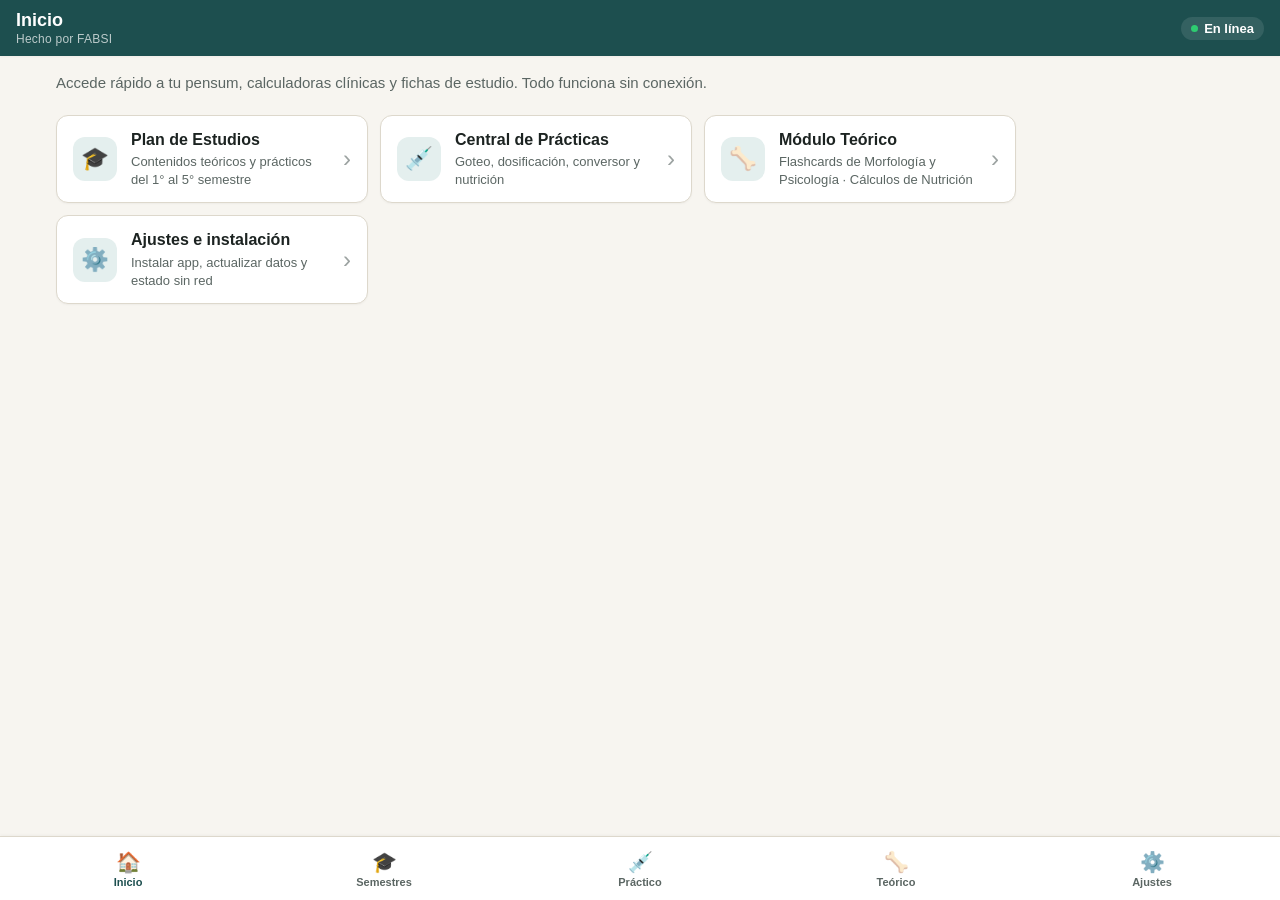
==== index.html @ cbc3ad1c "Update index.html" ====
<!DOCTYPE html>
<html lang="es">
<head>
  <meta charset="UTF-8">
  <meta name="viewport" content="width=device-width, initial-scale=1, maximum-scale=1, viewport-fit=cover">
  <meta name="theme-color" content="#1D4F4F">
  <meta name="description" content="FABSI — Calculadoras clínicas y fichas de estudio offline para TSU en Enfermería (Plan 2010 UNEFA).">
  <title>Enfermería UNEFA — FABSI</title>

  <link rel="manifest" href="manifest.json">
  <link rel="icon" href="assets/icons/icon-192.png">
  <link rel="apple-touch-icon" href="assets/icons/icon-192.png">
  <link rel="stylesheet" href="styles.css">
</head>
<body>

  <!-- ==================== HEADER FIJO ==================== -->
  <header class="app-header">
    <div class="app-header__titulos">
      <h1 class="app-header__title" id="vista-titulo">Inicio</h1>
      <span class="app-header__autor">Hecho por FABSI</span>
    </div>
    <span
      class="app-header__badge"
      id="estado-conexion"
      aria-live="polite"
      title="Estado de conexión"
    >Sin conexión</span>
  </header>

  <!-- ==================== CONTENEDOR PRINCIPAL ==================== -->
  <main class="app-main" id="app">

    <!-- ---------- VISTA: INICIO ---------- -->
    <section class="vista" id="vista-inicio" data-vista>
      <p class="vista__intro">
        Accede rápido a tu pensum, calculadoras clínicas y fichas de estudio. Todo funciona sin conexión.
      </p>

      <div class="card-grid">
        <a class="card" href="#" data-ir-a="semestres" data-abrir-semestre="1">
          <span class="card__icono" aria-hidden="true">🎓</span>
          <span class="card__texto">
            <strong>Plan de Estudios</strong>
            <small>Contenidos teóricos y prácticos del 1° al 5° semestre</small>
          </span>
        </a>

        <a class="card" href="#" data-ir-a="practico">
          <span class="card__icono" aria-hidden="true">💉</span>
          <span class="card__texto">
            <strong>Central de Prácticas</strong>
            <small>Goteo, dosificación, conversor y nutrición</small>
          </span>
        </a>

        <a class="card" href="#" data-ir-a="teorico">
          <span class="card__icono" aria-hidden="true">🦴</span>
          <span class="card__texto">
            <strong>Módulo Teórico</strong>
            <small>Flashcards de Morfología y Psicología · Cálculos de Nutrición</small>
          </span>
        </a>

        <a class="card" href="#" data-ir-a="ajustes">
          <span class="card__icono" aria-hidden="true">⚙️</span>
          <span class="card__texto">
            <strong>Ajustes e instalación</strong>
            <small>Instalar app, actualizar datos y estado sin red</small>
          </span>
        </a>
      </div>
    </section>

    <!-- ---------- VISTA: SEMESTRES ---------- -->
    <section class="vista" id="vista-semestres" data-vista hidden>
      <nav class="semester-tabs" aria-label="Semestres del Pensum">
        <button type="button" class="tab-btn" data-semestre="1" aria-selected="true">1° Sem.</button>
        <button type="button" class="tab-btn" data-semestre="2" aria-selected="false">2° Sem.</button>
        <button type="button" class="tab-btn" data-semestre="3" aria-selected="false">3° Sem.</button>
        <button type="button" class="tab-btn" data-semestre="4" aria-selected="false">4° Sem.</button>
        <button type="button" class="tab-btn" data-semestre="5" aria-selected="false">5° Sem.</button>
      </nav>

      <div id="contenedor-semestre">
        <h2 class="tool-card__titulo" id="semestre-titulo">1.er Semestre</h2>
        <p class="vista__intro" id="semestre-desc">
          Bases biológicas, morfología y fundamentos de enfermería.
        </p>
        <div class="card-grid" id="semestre-contenido-grid">
          <!-- Inyectado dinámicamente por app.js -->
        </div>
      </div>
    </section>

    <!-- ---------- VISTA: MÓDULO PRÁCTICO GLOBAL ---------- -->
    <section class="vista" id="vista-practico" data-vista hidden>
      <p class="vista__intro">
        Herramientas de cálculo clínico transversal. Cada resultado incluye el desglose del procedimiento.
      </p>

      <div class="campo">
        <span class="campo__label" id="label-subnav-practico">Herramienta</span>
        <div class="segmented" role="tablist" aria-labelledby="label-subnav-practico">
          <button type="button" class="segmented__opcion" data-subvista="goteo" aria-pressed="true">Goteo</button>
          <button type="button" class="segmented__opcion" data-subvista="conversor" aria-pressed="false">Conversor</button>
          <button type="button" class="segmented__opcion" data-subvista="dosis" aria-pressed="false">Dosis</button>
        </div>
      </div>

      <!-- Calculadora de Goteo -->
      <div class="tool-card" data-subvista-contenido="goteo">
        <h2 class="tool-card__titulo">Calculadora de goteo</h2>
        <div class="campo">
          <span class="campo__label" id="label-tipo-equipo">Tipo de equipo</span>
          <div class="segmented" role="radiogroup" aria-labelledby="label-tipo-equipo">
            <button type="button" class="segmented__opcion" data-tipo-equipo="macro" aria-pressed="true">Macrogotero</button>
            <button type="button" class="segmented__opcion" data-tipo-equipo="micro" aria-pressed="false">Microgotero</button>
          </div>
        </div>
        <div class="campo" id="campo-factor-macro">
          <label class="campo__label" for="select-factor-macro">Factor del equipo</label>
          <select class="campo__select" id="select-factor-macro">
            <option value="10">10 gtt/ml</option>
            <option value="15">15 gtt/ml</option>
            <option value="20" selected>20 gtt/ml</option>
          </select>
        </div>
        <p class="campo__nota" id="nota-factor-micro" hidden>
          El microgotero siempre usa <strong>60 gtt/ml</strong>.
        </p>
        <div class="campo">
          <label class="campo__label" for="input-volumen">Volumen a infundir</label>
          <div class="campo__con-sufijo">
            <input class="campo__input" type="number" id="input-volumen" inputmode="decimal" min="0" step="0.1" placeholder="Ej. 500">
            <span class="campo__sufijo">ml</span>
          </div>
        </div>
        <div class="campo">
          <span class="campo__label" id="label-tiempo">Tiempo de infusión</span>
          <div class="campo__fila">
            <div class="campo__con-sufijo campo__con-sufijo--flex">
              <input class="campo__input" type="number" id="input-tiempo" inputmode="decimal" min="0" step="0.1" placeholder="Ej. 8">
              <span class="campo__sufijo" id="sufijo-tiempo">h</span>
            </div>
            <div class="segmented segmented--compacto" role="radiogroup" aria-labelledby="label-tiempo">
              <button type="button" class="segmented__opcion" data-unidad-tiempo="horas" aria-pressed="true">Horas</button>
              <button type="button" class="segmented__opcion" data-unidad-tiempo="minutos" aria-pressed="false">Minutos</button>
            </div>
          </div>
        </div>
        <div class="acciones-calculadora">
          <button class="boton-primario" id="btn-calcular-goteo" type="button">Calcular</button>
          <button class="boton-secundario" id="btn-limpiar-goteo" type="button">Limpiar</button>
        </div>
        <p class="campo__error" id="error-goteo" hidden></p>
        <div class="resultado" id="resultado-goteo" hidden>
          <p class="resultado__cifra"><span id="resultado-valor">0</span> <small>gotas/min</small></p>
          <div class="resultado__desglose" id="desglose-goteo"></div>
        </div>
      </div>

      <!-- Conversor de Unidades -->
      <div class="tool-card" data-subvista-contenido="conversor" hidden>
        <h2 class="tool-card__titulo">Conversor de unidades</h2>
        <div class="campo">
          <span class="campo__label" id="label-categoria-conversor">Tipo de unidad</span>
          <div class="segmented" role="radiogroup" aria-labelledby="label-categoria-conversor">
            <button type="button" class="segmented__opcion" data-categoria-conversor="masa" aria-pressed="true">Masa</button>
            <button type="button" class="segmented__opcion" data-categoria-conversor="volumen" aria-pressed="false">Volumen</button>
          </div>
        </div>
        <div class="campo">
          <label class="campo__label" for="input-valor-conversor">Valor a convertir</label>
          <input class="campo__input" type="number" id="input-valor-conversor" inputmode="decimal" step="any" placeholder="Ej. 500">
        </div>
        <div class="campo campo__fila">
          <div class="campo__col">
            <label class="campo__label" for="select-unidad-desde">De</label>
            <select class="campo__select" id="select-unidad-desde"></select>
          </div>
          <div class="campo__col">
            <label class="campo__label" for="select-unidad-hasta">A</label>
            <select class="campo__select" id="select-unidad-hasta"></select>
          </div>
        </div>
        <div class="acciones-calculadora">
          <button class="boton-primario" id="btn-convertir" type="button">Convertir</button>
          <button class="boton-secundario" id="btn-limpiar-conversor" type="button">Limpiar</button>
        </div>
        <p class="campo__error" id="error-conversor" hidden></p>
        <div class="resultado" id="resultado-conversor" hidden>
          <p class="resultado__cifra"><span id="resultado-conversor-valor">0</span> <small id="resultado-conversor-unidad"></small></p>
          <div class="resultado__desglose" id="desglose-conversor"></div>
        </div>
      </div>

      <!-- Regla de Tres / Dosificación -->
      <div class="tool-card" data-subvista-contenido="dosis" hidden>
        <h2 class="tool-card__titulo">Regla de tres para dosificación</h2>
        <div class="campo">
          <span class="campo__label" id="label-tipo-dosificacion">Presentación</span>
          <div class="segmented" role="radiogroup" aria-labelledby="label-tipo-dosificacion">
            <button type="button" class="segmented__opcion" data-tipo-dosificacion="ampolla" aria-pressed="true">Ampolla</button>
            <button type="button" class="segmented__opcion" data-tipo-dosificacion="tableta" aria-pressed="false">Tableta</button>
          </div>
        </div>
        <div class="campo">
          <label class="campo__label" for="input-dosis-indicada">Dosis indicada</label>
          <div class="campo__con-sufijo">
            <input class="campo__input" type="number" id="input-dosis-indicada" inputmode="decimal" min="0" step="any" placeholder="Ej. 250">
            <span class="campo__sufijo">mg</span>
          </div>
        </div>
        <div id="bloque-ampolla">
          <div class="campo campo__fila">
            <div class="campo__col">
              <label class="campo__label" for="input-dosis-disponible-amp">Dosis disponible</label>
              <div class="campo__con-sufijo">
                <input class="campo__input" type="number" id="input-dosis-disponible-amp" inputmode="decimal" min="0" step="any">
                <span class="campo__sufijo">mg</span>
              </div>
            </div>
            <div class="campo__col">
              <label class="campo__label" for="input-volumen-disponible-amp">Volumen frasco</label>
              <div class="campo__con-sufijo">
                <input class="campo__input" type="number" id="input-volumen-disponible-amp" inputmode="decimal" min="0" step="any">
                <span class="campo__sufijo">ml</span>
              </div>
            </div>
          </div>
        </div>
        <div id="bloque-tableta" hidden>
          <div class="campo">
            <label class="campo__label" for="input-dosis-disponible-tab">Dosis por tableta</label>
            <div class="campo__con-sufijo">
              <input class="campo__input" type="number" id="input-dosis-disponible-tab" inputmode="decimal" min="0" step="any">
              <span class="campo__sufijo">mg</span>
            </div>
          </div>
        </div>
        <div class="acciones-calculadora">
          <button class="boton-primario" id="btn-calcular-dosis" type="button">Calcular</button>
          <button class="boton-secundario" id="btn-limpiar-dosis" type="button">Limpiar</button>
        </div>
        <p class="campo__error" id="error-dosis" hidden></p>
        <div class="resultado" id="resultado-dosis" hidden>
          <p class="resultado__cifra"><span id="resultado-dosis-valor">0</span> <small id="resultado-dosis-unidad"></small></p>
          <div class="resultado__desglose" id="desglose-dosis"></div>
        </div>
      </div>
    </section>

    <!-- ---------- VISTA: TEÓRICO (Flashcards + Nutrición) ---------- -->
    <section class="vista" id="vista-teorico" data-vista hidden>
      <p class="vista__intro">
        Repasa Morfología y Psicología, y resuelve cálculos de Nutrición y Dietética.
      </p>

      <div class="campo">
        <span class="campo__label" id="label-subnav-teorico">Herramienta</span>
        <div class="segmented" role="tablist" aria-labelledby="label-subnav-teorico">
          <button type="button" class="segmented__opcion" data-subvista="flashcards-morfologia" aria-pressed="true">Morfología</button>
          <button type="button" class="segmented__opcion" data-subvista="flashcards-psicologia" aria-pressed="false">Psicología</button>
          <button type="button" class="segmented__opcion" data-subvista="nutricion" aria-pressed="false">Nutrición</button>
        </div>
      </div>

      <!-- Flashcards Morfología -->
      <div class="tool-card" data-subvista-contenido="flashcards-morfologia">
        <h2 class="tool-card__titulo">Flashcards de Morfología</h2>
        <p class="flashcard__progreso" id="flashcard-morfo-progreso">Ficha 1 de 18</p>
        <button class="flashcard" id="flashcard-morfo" type="button" aria-live="polite">
          <span class="flashcard__etiqueta" id="flashcard-morfo-etiqueta">Pregunta</span>
          <span class="flashcard__texto" id="flashcard-morfo-texto"></span>
          <span class="flashcard__pista" id="flashcard-morfo-pista">Toca para ver la respuesta</span>
        </button>
        <div class="flashcard__controles">
          <button class="boton-secundario" id="btn-flashcard-morfo-anterior" type="button">← Anterior</button>
          <button class="boton-secundario" id="btn-flashcard-morfo-siguiente" type="button">Siguiente →</button>
        </div>
      </div>

      <!-- Flashcards Psicología -->
      <div class="tool-card" data-subvista-contenido="flashcards-psicologia" hidden>
        <h2 class="tool-card__titulo">Psicología General y Social</h2>
        <p class="flashcard__progreso" id="flashcard-psi-progreso">Ficha 1 de 16</p>
        <button class="flashcard" id="flashcard-psi" type="button" aria-live="polite">
          <span class="flashcard__etiqueta" id="flashcard-psi-etiqueta">Pregunta</span>
          <span class="flashcard__texto" id="flashcard-psi-texto"></span>
          <span class="flashcard__pista" id="flashcard-psi-pista">Toca para ver la respuesta</span>
        </button>
        <div class="flashcard__controles">
          <button class="boton-secundario" id="btn-flashcard-psi-anterior" type="button">← Anterior</button>
          <button class="boton-secundario" id="btn-flashcard-psi-siguiente" type="button">Siguiente →</button>
        </div>
      </div>

      <!-- Nutrición -->
      <div class="tool-card" data-subvista-contenido="nutricion" hidden>
        <h2 class="tool-card__titulo">Calculadoras de Nutrición</h2>
        <div class="campo">
          <span class="campo__label" id="label-grupo-nutri">Grupo de edad</span>
          <div class="segmented" role="radiogroup" aria-labelledby="label-grupo-nutri">
            <button type="button" class="segmented__opcion" data-grupo-nutri="adulto" aria-pressed="true">Adulto (18+)</button>
            <button type="button" class="segmented__opcion" data-grupo-nutri="nino" aria-pressed="false">Niño</button>
          </div>
        </div>
        <div class="campo">
          <label class="campo__label" for="input-peso-nutri">Peso</label>
          <div class="campo__con-sufijo">
            <input class="campo__input" type="number" id="input-peso-nutri" inputmode="decimal" min="0" step="any">
            <span class="campo__sufijo">kg</span>
          </div>
        </div>
        <div class="campo" id="campo-estatura-nutri">
          <label class="campo__label" for="input-estatura-nutri">Estatura</label>
          <div class="campo__con-sufijo">
            <input class="campo__input" type="number" id="input-estatura-nutri" inputmode="decimal" min="0" step="any">
            <span class="campo__sufijo">cm</span>
          </div>
        </div>
        <p class="campo__nota" id="nota-nino-nutri" hidden>
          En niños se usa el método Holliday-Segar para el requerimiento hídrico. El IMC pediátrico requiere percentiles por edad y sexo, así que no se calcula aquí.
        </p>
        <div class="acciones-calculadora">
          <button class="boton-primario" id="btn-calcular-nutri" type="button">Calcular</button>
          <button class="boton-secundario" id="btn-limpiar-nutri" type="button">Limpiar</button>
        </div>
        <p class="campo__error" id="error-nutri" hidden></p>
        <div class="resultado" id="resultado-imc" hidden>
          <p class="resultado__cifra"><span id="resultado-imc-valor">0</span> <small>IMC</small></p>
          <div class="resultado__desglose" id="desglose-imc"></div>
        </div>
        <div class="resultado" id="resultado-hidrico" hidden style="margin-top: 12px;">
          <p class="resultado__cifra"><span id="resultado-hidrico-valor">0</span> <small>ml/día</small></p>
          <div class="resultado__desglose" id="desglose-hidrico"></div>
        </div>
      </div>
    </section>
    <!-- ---------- 2-SEMESTRE ---------- -->
    <!-- ---------- VISTA: BIOQUÍMICA CLÍNICA ---------- -->
    <section class="vista" id="vista-bioquimica" data-vista hidden>
      <p class="vista__intro">
        Calculadoras y valores de referencia para Bioquímica Clínica.
      </p>

      <!-- Subnavegación interna controlada por subnav.js -->
      <div class="campo">
        <span class="campo__label" id="label-subnav-bioq">Herramienta</span>
        <div class="segmented" role="tablist" aria-labelledby="label-subnav-bioq">
          <button type="button" class="segmented__opcion" data-subvista="glucosa" aria-pressed="true">Glucosa</button>
          <button type="button" class="segmented__opcion" data-subvista="osmolaridad" aria-pressed="false">Osmolaridad</button>
        </div>
      </div>

      <!-- Módulo de Glucosa (Conectado con bioquimica.js) -->
      <div class="tool-card" data-subvista-contenido="glucosa">
        <h2 class="tool-card__titulo">Calculadora de Glucosa</h2>
        <div class="campo">
          <label class="campo__label" for="input-glucosa">Glicemia en ayunas</label>
          <div class="campo__con-sufijo">
            <input class="campo__input" type="number" id="input-glucosa" inputmode="decimal" min="0" step="any" placeholder="Ej. 110">
            <span class="campo__sufijo">mg/dl</span>
          </div>
        </div>
        <div class="acciones-calculadora">
          <button class="boton-primario" id="btn-calcular-glucosa" type="button">Calcular</button>
          <button class="boton-secundario" id="btn-limpiar-glucosa" type="button">Limpiar</button>
        </div>
        <p class="campo__error" id="error-glucosa" hidden></p>
        <div class="resultado" id="resultado-glucosa" hidden>
          <p class="resultado__cifra"><span id="resultado-glucosa-valor">0</span> <small>estado</small></p>
          <div class="resultado__desglose" id="desglose-glucosa"></div>
        </div>
      </div>

      <!-- Módulo de Osmolaridad (Conectado con bioquimica.js) -->
      <div class="tool-card" data-subvista-contenido="osmolaridad" hidden>
        <h2 class="tool-card__titulo">Calculadora de Osmolaridad Sérica</h2>
        <div class="campo">
          <label class="campo__label" for="input-sodio">Sodio sérico (Na)</label>
          <div class="campo__con-sufijo">
            <input class="campo__input" type="number" id="input-sodio" inputmode="decimal" min="0" step="any" placeholder="Ej. 140">
            <span class="campo__sufijo">mEq/L</span>
          </div>
        </div>
        <div class="campo">
          <label class="campo__label" for="input-glucosa-osm">Glucosa</label>
          <div class="campo__con-sufijo">
            <input class="campo__input" type="number" id="input-glucosa-osm" inputmode="decimal" min="0" step="any" placeholder="Ej. 100">
            <span class="campo__sufijo">mg/dl</span>
          </div>
        </div>
        <div class="campo">
          <label class="campo__label" for="input-bun">BUN (Nitrógeno ureico)</label>
          <div class="campo__con-sufijo">
            <input class="campo__input" type="number" id="input-bun" inputmode="decimal" min="0" step="any" placeholder="Ej. 15">
            <span class="campo__sufijo">mg/dl</span>
          </div>
        </div>
        <div class="acciones-calculadora">
          <button class="boton-primario" id="btn-calcular-osmolaridad" type="button">Calcular</button>
          <button class="boton-secundario" id="btn-limpiar-osmolaridad" type="button">Limpiar</button>
        </div>
        <p class="campo__error" id="error-osmolaridad" hidden></p>
        <div class="resultado" id="resultado-osmolaridad" hidden>
          <p class="resultado__cifra"><span id="resultado-osmolaridad-valor">0</span> <small>mOsm/L</small></p>
          <div class="resultado__desglose" id="desglose-osmolaridad"></div>
        </div>
      </div>
    </section>

    <!-- ---------- VISTA: AJUSTES ---------- -->
    <section class="vista" id="vista-ajustes" data-vista hidden>
      <div class="tool-card">
        <h2 class="tool-card__titulo">Instalar la app</h2>
        <p class="vista__intro" style="margin-bottom: 12px;">
          Añade FABSI a tu pantalla de inicio para acceder sin conexión.
        </p>
        <button class="boton-primario" id="btn-instalar-app" type="button" hidden>
          Instalar en este dispositivo
        </button>
      </div>

      <div class="tool-card">
        <h2 class="tool-card__titulo">Modo guardia</h2>
        <p class="vista__intro" style="margin-bottom: 12px;">
          Aumenta el tamaño del texto y el contraste para consultas rápidas bajo poca luz.
        </p>
        <label class="ajuste-toggle">
          <input type="checkbox" id="toggle-modo-guardia">
          <span class="ajuste-toggle__slider"></span>
          <span class="ajuste-toggle__label">Activar modo guardia</span>
        </label>
      </div>

      <div class="tool-card">
        <h2 class="tool-card__titulo">Actualizaciones</h2>
        <button class="boton-secundario" id="btn-buscar-actualizaciones" type="button">
          Buscar actualizaciones
        </button>
      </div>

      <div class="tool-card">
        <h2 class="tool-card__titulo">Acerca de</h2>
        <p class="ajustes__creditos">Hecho por FABSI · Plan 2010 UNEFA</p>
        <p class="vista__intro" style="margin-top: 8px; font-size: var(--fs-xs);">
          Uso educativo. No reemplaza el juicio clínico ni la indicación médica.
        </p>
      </div>
    </section>

  </main>

  <!-- ==================== NAVEGACIÓN INFERIOR ==================== -->
  <nav class="bottom-nav" aria-label="Navegación principal">
    <button class="bottom-nav__item" data-ir-a="inicio" aria-current="page">
      <span class="bottom-nav__icono" aria-hidden="true">🏠</span>
      <span class="bottom-nav__label">Inicio</span>
    </button>
    <button class="bottom-nav__item" data-ir-a="semestres">
      <span class="bottom-nav__icono" aria-hidden="true">🎓</span>
      <span class="bottom-nav__label">Semestres</span>
    </button>
    <button class="bottom-nav__item" data-ir-a="practico">
      <span class="bottom-nav__icono" aria-hidden="true">💉</span>
      <span class="bottom-nav__label">Práctico</span>
    </button>
    <button class="bottom-nav__item" data-ir-a="teorico">
      <span class="bottom-nav__icono" aria-hidden="true">🦴</span>
      <span class="bottom-nav__label">Teórico</span>
    </button>
    <button class="bottom-nav__item" data-ir-a="ajustes">
      <span class="bottom-nav__icono" aria-hidden="true">⚙️</span>
      <span class="bottom-nav__label">Ajustes</span>
    </button>
  </nav>

 <!-- SCRIPTS -->
  <script src="app.js"></script>
  <script src="js/subnav.js"></script>
  <!-- Scripts del 1.er semestre -->
  <script src="js/modules/goteo.js"></script>
  <script src="js/modules/conversor-unidades.js"></script>
  <script src="js/modules/dosificacion.js"></script>
  <script src="js/modules/flashcards-morfologia.js"></script>
  <script src="js/modules/flashcards-psicologia.js"></script>
  <script src="js/modules/calculadoras-nutricion.js"></script>
  <script src="js/ajustes.js"></script>
  
  <!-- Scripts del 2.do semestre (¡Asegúrate de agregarlos aquí!) -->
  <script src="js/modules/bioquimica.js"></script>
  <script src="js/modules/farmacologia.js"></script>
  <script src="js/modules/materno-infantil.js"></script>
  <script src="js/modules/anatomia.js"></script>
  <script src="js/modules/microbiologia.js"></script>
</body>
</html>
---- styles.css ----
/* ============================================================
   FABSI — styles.css
   Mobile-first · Responsive real · Modo guardia · a11y
   ============================================================ */

:root {
  --color-bg: #F7F5F0;
  --color-surface: #FFFFFF;
  --color-primary: #2A6F6F;
  --color-primary-dark: #1D4F4F;
  --color-primary-soft: #E4EFEE;
  --color-accent: #C0392B;
  --color-ink: #1C2321;
  --color-ink-muted: #5B6663;
  --color-line: #DDD8CC;

  --font-ui: -apple-system, BlinkMacSystemFont, "Segoe UI", Roboto, sans-serif;
  --font-mono: ui-monospace, "SF Mono", monospace;

  --fs-xs: 0.8125rem;
  --fs-sm: 0.9375rem;
  --fs-base: 1rem;
  --fs-lg: 1.125rem;

  --header-h: 56px;
  --nav-h: 64px;
  --radius: 12px;
  --touch-min: 48px;

  --shadow-sm: 0 1px 2px rgba(0, 0, 0, .04);
  --shadow-md: 0 2px 6px rgba(0, 0, 0, .08);
}

[data-modo="guardia"] {
  --fs-base: 1.125rem;
  --fs-sm: 1rem;
  --fs-xs: 0.875rem;
  --fs-lg: 1.25rem;
  --color-bg: #FFFFFF;
}

*, *::before, *::after { box-sizing: border-box; }
html, body { margin: 0; padding: 0; min-height: 100%; }

body {
  font-family: var(--font-ui);
  font-size: var(--fs-base);
  color: var(--color-ink);
  background: var(--color-bg);
  -webkit-tap-highlight-color: transparent;
  -webkit-font-smoothing: antialiased;
}

h1, h2, h3, p { margin: 0; }
button { font: inherit; color: inherit; background: none; border: none; cursor: pointer; }
a { color: inherit; text-decoration: none; }

:focus-visible {
  outline: 2px solid var(--color-primary);
  outline-offset: 2px;
  border-radius: 4px;
}
button:focus:not(:focus-visible),
a:focus:not(:focus-visible) { outline: none; }

@media (prefers-reduced-motion: reduce) {
  *, *::before, *::after {
    transition-duration: .01ms !important;
    animation-duration: .01ms !important;
    scroll-behavior: auto !important;
  }
}

/* ==================== HEADER ==================== */
.app-header {
  position: fixed;
  top: 0; left: 0; right: 0;
  height: var(--header-h);
  padding: 0 16px;
  display: flex;
  align-items: center;
  justify-content: space-between;
  gap: 12px;
  background: var(--color-primary-dark);
  color: #FFFFFF;
  z-index: 10;
  box-shadow: var(--shadow-sm);
}

.app-header__titulos { display: flex; flex-direction: column; gap: 1px; min-width: 0; }

.app-header__title {
  font-size: var(--fs-lg);
  font-weight: 700;
  line-height: 1.15;
  white-space: nowrap;
  overflow: hidden;
  text-overflow: ellipsis;
}

.app-header__autor {
  font-size: 0.75rem;
  color: rgba(255, 255, 255, .7);
  letter-spacing: .02em;
}

.app-header__badge {
  display: inline-flex;
  align-items: center;
  gap: 6px;
  padding: 4px 10px;
  font-size: var(--fs-xs);
  font-weight: 600;
  border-radius: 999px;
  background: rgba(255, 255, 255, .1);
  white-space: nowrap;
  flex-shrink: 0;
}
.app-header__badge::before {
  content: "";
  width: 7px;
  height: 7px;
  border-radius: 50%;
  background: #E67E22;
  transition: background .2s ease;
}
.app-header__badge--online::before { background: #2ECC71; }

/* ==================== MAIN ==================== */
.app-main {
  padding-top: calc(var(--header-h) + 16px);
  padding-bottom: calc(var(--nav-h) + 24px);
  padding-left: 16px;
  padding-right: 16px;
  min-height: 100%;
  max-width: 1200px;
  margin: 0 auto;
}

.vista__intro {
  font-size: var(--fs-sm);
  color: var(--color-ink-muted);
  line-height: 1.5;
  margin-bottom: 20px;
}

/* ==================== TARJETAS ==================== */
.card-grid {
  display: grid;
  gap: 12px;
  grid-template-columns: 1fr;
  align-content: start;
}

@media (min-width: 600px) {
  .card-grid {
    grid-template-columns: repeat(auto-fit, minmax(280px, 1fr));
  }
}

@media (min-width: 1024px) {
  .card-grid {
    grid-template-columns: repeat(auto-fit, minmax(300px, 1fr));
    max-width: 960px;
  }
}

.card {
  display: flex;
  align-items: center;
  gap: 14px;
  min-height: 72px;
  padding: 14px 16px;
  background: var(--color-surface);
  border: 1px solid var(--color-line);
  border-radius: var(--radius);
  transition: border-color .15s ease, transform .15s ease, box-shadow .15s ease;
  position: relative;
  box-shadow: var(--shadow-sm);
}
.card:hover { border-color: var(--color-primary); box-shadow: var(--shadow-md); }
.card:active { transform: scale(.985); }

.card__icono {
  font-size: 1.4rem;
  flex-shrink: 0;
  width: 44px;
  height: 44px;
  display: grid;
  place-items: center;
  background: var(--color-primary-soft);
  border-radius: 12px;
}

.card__texto {
  flex: 1;
  min-width: 0;
  display: flex;
  flex-direction: column;
  gap: 3px;
}

.card__texto strong {
  font-size: var(--fs-base);
  font-weight: 700;
  line-height: 1.3;
}

.card__texto small {
  font-size: var(--fs-xs);
  color: var(--color-ink-muted);
  line-height: 1.35;
  display: -webkit-box;
  -webkit-line-clamp: 2;
  -webkit-box-orient: vertical;
  overflow: hidden;
}

.card[data-ir-a]::after {
  content: "›";
  font-size: 1.5rem;
  color: var(--color-ink-muted);
  margin-left: 4px;
  opacity: .6;
  font-weight: 400;
  line-height: 1;
}

.card--deshabilitada { opacity: .55; cursor: default; }
.card--deshabilitada:hover { border-color: var(--color-line); box-shadow: var(--shadow-sm); }

/* ==================== PESTAÑAS SEMESTRES ==================== */
.semester-tabs {
  display: flex;
  gap: 4px;
  padding: 4px;
  margin-bottom: 20px;
  background: var(--color-primary-dark);
  border-radius: var(--radius);
  overflow-x: auto;
  scrollbar-width: none;
  scroll-snap-type: x mandatory;
  -webkit-overflow-scrolling: touch;
}
.semester-tabs::-webkit-scrollbar { display: none; }

.tab-btn {
  flex: 1 0 auto;
  min-width: 84px;
  padding: 10px 14px;
  font-size: var(--fs-sm);
  font-weight: 600;
  text-align: center;
  white-space: nowrap;
  color: rgba(255, 255, 255, .72);
  border-radius: 8px;
  scroll-snap-align: start;
  transition: background .15s ease, color .15s ease;
}
.tab-btn:hover { color: #fff; }
.tab-btn[aria-selected="true"] {
  color: #fff;
  background: var(--color-primary);
  box-shadow: 0 1px 3px rgba(0, 0, 0, .25);
}
.tab-btn:focus-visible {
  outline: 2px solid #fff;
  outline-offset: -2px;
}

@media (min-width: 768px) {
  .semester-tabs { max-width: 720px; margin-inline: auto; }
}

/* ==================== TOOL CARDS ==================== */
.tool-card {
  padding: 16px;
  margin-bottom: 16px;
  background: var(--color-surface);
  border: 1px solid var(--color-line);
  border-radius: var(--radius);
  max-width: 640px;
  box-shadow: var(--shadow-sm);
}
@media (min-width: 1024px) {
  .tool-card { margin-inline: auto; }
}

.tool-card__titulo {
  font-size: var(--fs-lg);
  font-weight: 700;
  margin-bottom: 16px;
  line-height: 1.3;
}

/* ==================== FORMULARIOS ==================== */
.campo { margin-bottom: 16px; }

.campo__label {
  display: block;
  font-size: var(--fs-sm);
  font-weight: 600;
  margin-bottom: 8px;
}

.campo__input,
.campo__select {
  width: 100%;
  min-height: var(--touch-min);
  padding: 0 12px;
  font-size: var(--fs-base);
  font-family: var(--font-mono);
  color: var(--color-ink);
  background: var(--color-bg);
  border: 1px solid var(--color-line);
  border-radius: var(--radius);
  transition: border-color .15s ease;
}
.campo__input:focus,
.campo__select:focus {
  border-color: var(--color-primary);
  outline: none;
}

.campo__con-sufijo {
  display: flex;
  align-items: stretch;
  border: 1px solid var(--color-line);
  border-radius: var(--radius);
  background: var(--color-bg);
  overflow: hidden;
}
.campo__con-sufijo .campo__input { border: none; flex: 1; min-width: 0; }
.campo__con-sufijo--flex { flex: 1; min-width: 0; }

.campo__sufijo {
  display: flex;
  align-items: center;
  padding: 0 12px;
  font-size: var(--fs-sm);
  font-weight: 600;
  color: var(--color-ink-muted);
  background: var(--color-primary-soft);
  flex-shrink: 0;
}

.campo__fila { display: flex; gap: 8px; align-items: stretch; }
.campo__col { flex: 1; min-width: 0; }

.campo__nota {
  font-size: var(--fs-xs);
  color: var(--color-ink-muted);
  background: var(--color-primary-soft);
  padding: 12px;
  border-radius: var(--radius);
  margin-bottom: 16px;
  line-height: 1.4;
}

.campo__error {
  font-size: var(--fs-sm);
  font-weight: 600;
  color: var(--color-accent);
  margin-bottom: 12px;
}

.segmented {
  display: flex;
  border: 1px solid var(--color-line);
  border-radius: var(--radius);
  overflow: hidden;
  background: var(--color-surface);
}
.segmented__opcion {
  flex: 1;
  min-height: var(--touch-min);
  padding: 0 8px;
  font-size: var(--fs-sm);
  font-weight: 600;
  color: var(--color-ink-muted);
  transition: background .15s ease, color .15s ease;
}
.segmented__opcion + .segmented__opcion {
  border-left: 1px solid var(--color-line);
}
.segmented__opcion[aria-pressed="true"] {
  color: #FFFFFF;
  background: var(--color-primary);
}
.segmented--compacto { width: 148px; flex-shrink: 0; }

@media (max-width: 360px) {
  .segmented--compacto { width: auto; flex-shrink: 1; }
  .campo__fila { flex-wrap: wrap; }
  .campo__col { flex-basis: 100%; }
}

/* ==================== BOTONES ==================== */
.boton-primario {
  width: 100%;
  min-height: var(--touch-min);
  font-size: var(--fs-base);
  font-weight: 700;
  color: #FFFFFF;
  background: var(--color-primary-dark);
  border-radius: var(--radius);
  margin-bottom: 12px;
  transition: background .15s ease, transform .1s ease;
}
.boton-primario:hover { background: var(--color-primary); }
.boton-primario:active { transform: scale(.98); }

.boton-secundario {
  flex: 1;
  min-height: var(--touch-min);
  font-size: var(--fs-sm);
  font-weight: 600;
  color: var(--color-primary-dark);
  background: var(--color-surface);
  border: 1px solid var(--color-primary);
  border-radius: var(--radius);
  transition: background .15s ease;
}
.boton-secundario:hover { background: var(--color-primary-soft); }

.acciones-calculadora { display: flex; gap: 8px; margin-bottom: 12px; }
.acciones-calculadora .boton-primario { flex: 2; margin-bottom: 0; }
.acciones-calculadora .boton-secundario { flex: 1; }

/* ==================== RESULTADOS ==================== */
.resultado {
  padding: 16px;
  background: var(--color-primary-soft);
  border: 1px solid var(--color-primary);
  border-radius: var(--radius);
}
.resultado__cifra {
  font-family: var(--font-mono);
  font-size: clamp(1.5rem, 5vw, 2rem);
  font-weight: 700;
  color: var(--color-primary-dark);
  margin-bottom: 12px;
  overflow-wrap: break-word;
  word-break: break-word;
}
.resultado__desglose {
  font-size: var(--fs-sm);
  line-height: 1.6;
  border-top: 1px dashed var(--color-line);
  padding-top: 12px;
}

/* ==================== FLASHCARDS ==================== */
.flashcard {
  width: 100%;
  min-height: 200px;
  display: flex;
  flex-direction: column;
  align-items: center;
  justify-content: center;
  text-align: center;
  gap: 8px;
  padding: 20px;
  background: var(--color-surface);
  border: 1px solid var(--color-line);
  border-radius: var(--radius);
  margin-bottom: 12px;
  transition: border-color .15s ease, box-shadow .15s ease;
}
.flashcard:hover { border-color: var(--color-primary); box-shadow: var(--shadow-md); }
.flashcard--respuesta { background: var(--color-primary-soft); border-color: var(--color-primary); }

.flashcard__progreso {
  font-size: var(--fs-xs);
  color: var(--color-ink-muted);
  font-weight: 600;
  text-align: center;
  margin-bottom: 12px;
}
.flashcard__etiqueta {
  font-size: var(--fs-xs);
  font-weight: 700;
  letter-spacing: .06em;
  text-transform: uppercase;
  color: var(--color-primary);
}
.flashcard__texto {
  font-size: var(--fs-lg);
  font-weight: 700;
  line-height: 1.35;
}
.flashcard__pista {
  font-size: var(--fs-xs);
  color: var(--color-ink-muted);
}
.flashcard__controles { display: flex; gap: 8px; }

/* ==================== BOTTOM NAV ==================== */
.bottom-nav {
  position: fixed;
  bottom: 0; left: 0; right: 0;
  height: var(--nav-h);
  display: flex;
  background: var(--color-surface);
  border-top: 1px solid var(--color-line);
  padding-bottom: env(safe-area-inset-bottom, 0px);
  z-index: 10;
  box-shadow: 0 -1px 3px rgba(0, 0, 0, .04);
}
.bottom-nav__item {
  flex: 1;
  display: flex;
  flex-direction: column;
  align-items: center;
  justify-content: center;
  gap: 2px;
  color: var(--color-ink-muted);
  transition: color .15s ease;
}
.bottom-nav__item[aria-current="page"] { color: var(--color-primary-dark); }
.bottom-nav__item:hover { color: var(--color-primary); }
.bottom-nav__icono { font-size: 1.25rem; }
.bottom-nav__label { font-size: 0.6875rem; font-weight: 600; }

/* ==================== AJUSTES: TOGGLE ==================== */
.ajuste-toggle {
  display: flex;
  align-items: center;
  gap: 12px;
  cursor: pointer;
  user-select: none;
  position: relative;
}
.ajuste-toggle input { position: absolute; opacity: 0; pointer-events: none; }

.ajuste-toggle__slider {
  position: relative;
  width: 44px;
  height: 26px;
  background: var(--color-line);
  border-radius: 999px;
  transition: background .2s ease;
  flex-shrink: 0;
}
.ajuste-toggle__slider::after {
  content: "";
  position: absolute;
  top: 3px; left: 3px;
  width: 20px; height: 20px;
  border-radius: 50%;
  background: #fff;
  box-shadow: 0 1px 3px rgba(0, 0, 0, .2);
  transition: transform .2s ease;
}
.ajuste-toggle input:checked + .ajuste-toggle__slider { background: var(--color-primary); }
.ajuste-toggle input:checked + .ajuste-toggle__slider::after { transform: translateX(18px); }
.ajuste-toggle input:focus-visible + .ajuste-toggle__slider {
  outline: 2px solid var(--color-primary);
  outline-offset: 2px;
}

.ajuste-toggle__label { font-size: var(--fs-sm); font-weight: 600; }

.ajustes__creditos {
  font-size: var(--fs-sm);
  color: var(--color-ink-muted);
  font-weight: 600;
}

/* ==================== BANNER DE ACTUALIZACIÓN ==================== */
.banner-update {
  position: fixed;
  left: 16px;
  right: 16px;
  bottom: calc(var(--nav-h) + 12px);
  z-index: 20;
  display: flex;
  align-items: center;
  gap: 12px;
  padding: 12px 14px;
  background: var(--color-surface);
  border: 1px solid var(--color-primary);
  border-left: 4px solid var(--color-primary);
  border-radius: var(--radius);
  box-shadow: 0 6px 20px rgba(0, 0, 0, .15);
  animation: banner-slide-up .25s ease-out;
}

@keyframes banner-slide-up {
  from { transform: translateY(20px); opacity: 0; }
  to   { transform: translateY(0);    opacity: 1; }
}

@media (prefers-reduced-motion: reduce) {
  .banner-update { animation: none; }
}

.banner-update__texto {
  flex: 1;
  min-width: 0;
  display: flex;
  flex-direction: column;
  gap: 2px;
}
.banner-update__texto strong {
  font-size: var(--fs-sm);
  font-weight: 700;
  color: var(--color-ink);
}
.banner-update__texto small {
  font-size: var(--fs-xs);
  color: var(--color-ink-muted);
}

.banner-update__boton {
  flex-shrink: 0;
  min-height: 36px;
  padding: 0 14px;
  font-size: var(--fs-sm);
  font-weight: 700;
  color: #FFFFFF;
  background: var(--color-primary-dark);
  border-radius: 8px;
  transition: background .15s ease;
}
.banner-update__boton:hover { background: var(--color-primary); }

.banner-update__cerrar {
  flex-shrink: 0;
  width: 32px;
  height: 32px;
  font-size: 1.25rem;
  line-height: 1;
  color: var(--color-ink-muted);
  border-radius: 8px;
}
.banner-update__cerrar:hover { background: var(--color-bg); color: var(--color-ink); }

@media (min-width: 768px) {
  .banner-update {
    left: auto;
    right: 24px;
    bottom: calc(var(--nav-h) + 16px);
    max-width: 420px;
  }
}

/* ==================== UTILIDADES ==================== */
[hidden] { display: none !important; }
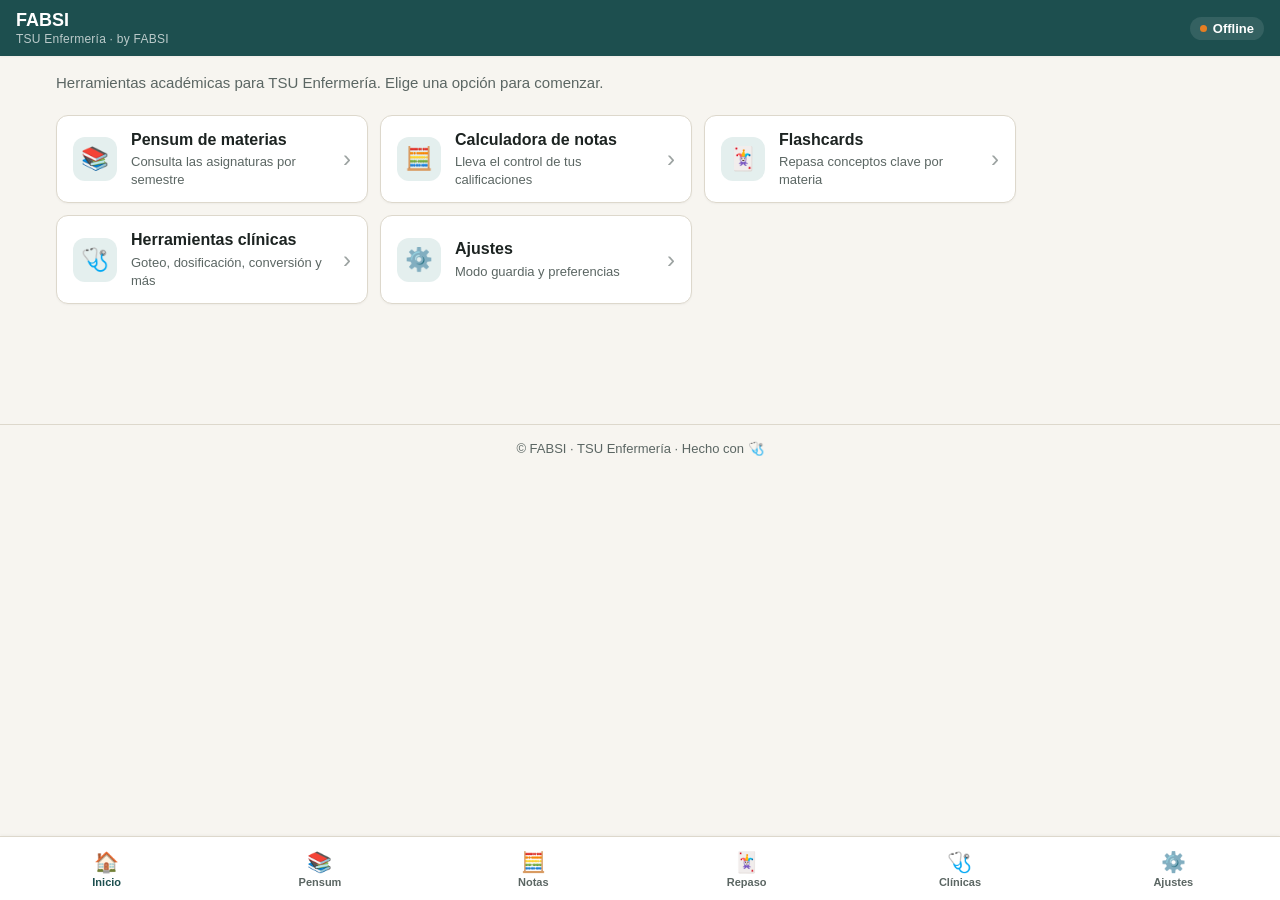
==== commit 22dfe9d9: "Add files via upload" ====
--- a/index.html
+++ b/index.html
@@ -1,499 +1,719 @@
-<!DOCTYPE html>
-<html lang="es">
-<head>
-  <meta charset="UTF-8">
-  <meta name="viewport" content="width=device-width, initial-scale=1, maximum-scale=1, viewport-fit=cover">
-  <meta name="theme-color" content="#1D4F4F">
-  <meta name="description" content="FABSI — Calculadoras clínicas y fichas de estudio offline para TSU en Enfermería (Plan 2010 UNEFA).">
-  <title>Enfermería UNEFA — FABSI</title>
-
-  <link rel="manifest" href="manifest.json">
-  <link rel="icon" href="assets/icons/icon-192.png">
-  <link rel="apple-touch-icon" href="assets/icons/icon-192.png">
-  <link rel="stylesheet" href="styles.css">
-</head>
-<body>
-
-  <!-- ==================== HEADER FIJO ==================== -->
-  <header class="app-header">
-    <div class="app-header__titulos">
-      <h1 class="app-header__title" id="vista-titulo">Inicio</h1>
-      <span class="app-header__autor">Hecho por FABSI</span>
-    </div>
-    <span
-      class="app-header__badge"
-      id="estado-conexion"
-      aria-live="polite"
-      title="Estado de conexión"
-    >Sin conexión</span>
-  </header>
-
-  <!-- ==================== CONTENEDOR PRINCIPAL ==================== -->
-  <main class="app-main" id="app">
-
-    <!-- ---------- VISTA: INICIO ---------- -->
-    <section class="vista" id="vista-inicio" data-vista>
-      <p class="vista__intro">
-        Accede rápido a tu pensum, calculadoras clínicas y fichas de estudio. Todo funciona sin conexión.
-      </p>
-
-      <div class="card-grid">
-        <a class="card" href="#" data-ir-a="semestres" data-abrir-semestre="1">
-          <span class="card__icono" aria-hidden="true">🎓</span>
-          <span class="card__texto">
-            <strong>Plan de Estudios</strong>
-            <small>Contenidos teóricos y prácticos del 1° al 5° semestre</small>
-          </span>
-        </a>
-
-        <a class="card" href="#" data-ir-a="practico">
-          <span class="card__icono" aria-hidden="true">💉</span>
-          <span class="card__texto">
-            <strong>Central de Prácticas</strong>
-            <small>Goteo, dosificación, conversor y nutrición</small>
-          </span>
-        </a>
-
-        <a class="card" href="#" data-ir-a="teorico">
-          <span class="card__icono" aria-hidden="true">🦴</span>
-          <span class="card__texto">
-            <strong>Módulo Teórico</strong>
-            <small>Flashcards de Morfología y Psicología · Cálculos de Nutrición</small>
-          </span>
-        </a>
-
-        <a class="card" href="#" data-ir-a="ajustes">
-          <span class="card__icono" aria-hidden="true">⚙️</span>
-          <span class="card__texto">
-            <strong>Ajustes e instalación</strong>
-            <small>Instalar app, actualizar datos y estado sin red</small>
-          </span>
-        </a>
-      </div>
-    </section>
-
-    <!-- ---------- VISTA: SEMESTRES ---------- -->
-    <section class="vista" id="vista-semestres" data-vista hidden>
-      <nav class="semester-tabs" aria-label="Semestres del Pensum">
-        <button type="button" class="tab-btn" data-semestre="1" aria-selected="true">1° Sem.</button>
-        <button type="button" class="tab-btn" data-semestre="2" aria-selected="false">2° Sem.</button>
-        <button type="button" class="tab-btn" data-semestre="3" aria-selected="false">3° Sem.</button>
-        <button type="button" class="tab-btn" data-semestre="4" aria-selected="false">4° Sem.</button>
-        <button type="button" class="tab-btn" data-semestre="5" aria-selected="false">5° Sem.</button>
-      </nav>
-
-      <div id="contenedor-semestre">
-        <h2 class="tool-card__titulo" id="semestre-titulo">1.er Semestre</h2>
-        <p class="vista__intro" id="semestre-desc">
-          Bases biológicas, morfología y fundamentos de enfermería.
-        </p>
-        <div class="card-grid" id="semestre-contenido-grid">
-          <!-- Inyectado dinámicamente por app.js -->
-        </div>
-      </div>
-    </section>
-
-    <!-- ---------- VISTA: MÓDULO PRÁCTICO GLOBAL ---------- -->
-    <section class="vista" id="vista-practico" data-vista hidden>
-      <p class="vista__intro">
-        Herramientas de cálculo clínico transversal. Cada resultado incluye el desglose del procedimiento.
-      </p>
-
-      <div class="campo">
-        <span class="campo__label" id="label-subnav-practico">Herramienta</span>
-        <div class="segmented" role="tablist" aria-labelledby="label-subnav-practico">
-          <button type="button" class="segmented__opcion" data-subvista="goteo" aria-pressed="true">Goteo</button>
-          <button type="button" class="segmented__opcion" data-subvista="conversor" aria-pressed="false">Conversor</button>
-          <button type="button" class="segmented__opcion" data-subvista="dosis" aria-pressed="false">Dosis</button>
-        </div>
-      </div>
-
-      <!-- Calculadora de Goteo -->
-      <div class="tool-card" data-subvista-contenido="goteo">
-        <h2 class="tool-card__titulo">Calculadora de goteo</h2>
-        <div class="campo">
-          <span class="campo__label" id="label-tipo-equipo">Tipo de equipo</span>
-          <div class="segmented" role="radiogroup" aria-labelledby="label-tipo-equipo">
-            <button type="button" class="segmented__opcion" data-tipo-equipo="macro" aria-pressed="true">Macrogotero</button>
-            <button type="button" class="segmented__opcion" data-tipo-equipo="micro" aria-pressed="false">Microgotero</button>
-          </div>
-        </div>
-        <div class="campo" id="campo-factor-macro">
-          <label class="campo__label" for="select-factor-macro">Factor del equipo</label>
-          <select class="campo__select" id="select-factor-macro">
-            <option value="10">10 gtt/ml</option>
-            <option value="15">15 gtt/ml</option>
-            <option value="20" selected>20 gtt/ml</option>
-          </select>
-        </div>
-        <p class="campo__nota" id="nota-factor-micro" hidden>
-          El microgotero siempre usa <strong>60 gtt/ml</strong>.
-        </p>
-        <div class="campo">
-          <label class="campo__label" for="input-volumen">Volumen a infundir</label>
-          <div class="campo__con-sufijo">
-            <input class="campo__input" type="number" id="input-volumen" inputmode="decimal" min="0" step="0.1" placeholder="Ej. 500">
-            <span class="campo__sufijo">ml</span>
-          </div>
-        </div>
-        <div class="campo">
-          <span class="campo__label" id="label-tiempo">Tiempo de infusión</span>
-          <div class="campo__fila">
-            <div class="campo__con-sufijo campo__con-sufijo--flex">
-              <input class="campo__input" type="number" id="input-tiempo" inputmode="decimal" min="0" step="0.1" placeholder="Ej. 8">
-              <span class="campo__sufijo" id="sufijo-tiempo">h</span>
-            </div>
-            <div class="segmented segmented--compacto" role="radiogroup" aria-labelledby="label-tiempo">
-              <button type="button" class="segmented__opcion" data-unidad-tiempo="horas" aria-pressed="true">Horas</button>
-              <button type="button" class="segmented__opcion" data-unidad-tiempo="minutos" aria-pressed="false">Minutos</button>
-            </div>
-          </div>
-        </div>
-        <div class="acciones-calculadora">
-          <button class="boton-primario" id="btn-calcular-goteo" type="button">Calcular</button>
-          <button class="boton-secundario" id="btn-limpiar-goteo" type="button">Limpiar</button>
-        </div>
-        <p class="campo__error" id="error-goteo" hidden></p>
-        <div class="resultado" id="resultado-goteo" hidden>
-          <p class="resultado__cifra"><span id="resultado-valor">0</span> <small>gotas/min</small></p>
-          <div class="resultado__desglose" id="desglose-goteo"></div>
-        </div>
-      </div>
-
-      <!-- Conversor de Unidades -->
-      <div class="tool-card" data-subvista-contenido="conversor" hidden>
-        <h2 class="tool-card__titulo">Conversor de unidades</h2>
-        <div class="campo">
-          <span class="campo__label" id="label-categoria-conversor">Tipo de unidad</span>
-          <div class="segmented" role="radiogroup" aria-labelledby="label-categoria-conversor">
-            <button type="button" class="segmented__opcion" data-categoria-conversor="masa" aria-pressed="true">Masa</button>
-            <button type="button" class="segmented__opcion" data-categoria-conversor="volumen" aria-pressed="false">Volumen</button>
-          </div>
-        </div>
-        <div class="campo">
-          <label class="campo__label" for="input-valor-conversor">Valor a convertir</label>
-          <input class="campo__input" type="number" id="input-valor-conversor" inputmode="decimal" step="any" placeholder="Ej. 500">
-        </div>
-        <div class="campo campo__fila">
-          <div class="campo__col">
-            <label class="campo__label" for="select-unidad-desde">De</label>
-            <select class="campo__select" id="select-unidad-desde"></select>
-          </div>
-          <div class="campo__col">
-            <label class="campo__label" for="select-unidad-hasta">A</label>
-            <select class="campo__select" id="select-unidad-hasta"></select>
-          </div>
-        </div>
-        <div class="acciones-calculadora">
-          <button class="boton-primario" id="btn-convertir" type="button">Convertir</button>
-          <button class="boton-secundario" id="btn-limpiar-conversor" type="button">Limpiar</button>
-        </div>
-        <p class="campo__error" id="error-conversor" hidden></p>
-        <div class="resultado" id="resultado-conversor" hidden>
-          <p class="resultado__cifra"><span id="resultado-conversor-valor">0</span> <small id="resultado-conversor-unidad"></small></p>
-          <div class="resultado__desglose" id="desglose-conversor"></div>
-        </div>
-      </div>
-
-      <!-- Regla de Tres / Dosificación -->
-      <div class="tool-card" data-subvista-contenido="dosis" hidden>
-        <h2 class="tool-card__titulo">Regla de tres para dosificación</h2>
-        <div class="campo">
-          <span class="campo__label" id="label-tipo-dosificacion">Presentación</span>
-          <div class="segmented" role="radiogroup" aria-labelledby="label-tipo-dosificacion">
-            <button type="button" class="segmented__opcion" data-tipo-dosificacion="ampolla" aria-pressed="true">Ampolla</button>
-            <button type="button" class="segmented__opcion" data-tipo-dosificacion="tableta" aria-pressed="false">Tableta</button>
-          </div>
-        </div>
-        <div class="campo">
-          <label class="campo__label" for="input-dosis-indicada">Dosis indicada</label>
-          <div class="campo__con-sufijo">
-            <input class="campo__input" type="number" id="input-dosis-indicada" inputmode="decimal" min="0" step="any" placeholder="Ej. 250">
-            <span class="campo__sufijo">mg</span>
-          </div>
-        </div>
-        <div id="bloque-ampolla">
-          <div class="campo campo__fila">
-            <div class="campo__col">
-              <label class="campo__label" for="input-dosis-disponible-amp">Dosis disponible</label>
-              <div class="campo__con-sufijo">
-                <input class="campo__input" type="number" id="input-dosis-disponible-amp" inputmode="decimal" min="0" step="any">
-                <span class="campo__sufijo">mg</span>
-              </div>
-            </div>
-            <div class="campo__col">
-              <label class="campo__label" for="input-volumen-disponible-amp">Volumen frasco</label>
-              <div class="campo__con-sufijo">
-                <input class="campo__input" type="number" id="input-volumen-disponible-amp" inputmode="decimal" min="0" step="any">
-                <span class="campo__sufijo">ml</span>
-              </div>
-            </div>
-          </div>
-        </div>
-        <div id="bloque-tableta" hidden>
-          <div class="campo">
-            <label class="campo__label" for="input-dosis-disponible-tab">Dosis por tableta</label>
-            <div class="campo__con-sufijo">
-              <input class="campo__input" type="number" id="input-dosis-disponible-tab" inputmode="decimal" min="0" step="any">
-              <span class="campo__sufijo">mg</span>
-            </div>
-          </div>
-        </div>
-        <div class="acciones-calculadora">
-          <button class="boton-primario" id="btn-calcular-dosis" type="button">Calcular</button>
-          <button class="boton-secundario" id="btn-limpiar-dosis" type="button">Limpiar</button>
-        </div>
-        <p class="campo__error" id="error-dosis" hidden></p>
-        <div class="resultado" id="resultado-dosis" hidden>
-          <p class="resultado__cifra"><span id="resultado-dosis-valor">0</span> <small id="resultado-dosis-unidad"></small></p>
-          <div class="resultado__desglose" id="desglose-dosis"></div>
-        </div>
-      </div>
-    </section>
-
-    <!-- ---------- VISTA: TEÓRICO (Flashcards + Nutrición) ---------- -->
-    <section class="vista" id="vista-teorico" data-vista hidden>
-      <p class="vista__intro">
-        Repasa Morfología y Psicología, y resuelve cálculos de Nutrición y Dietética.
-      </p>
-
-      <div class="campo">
-        <span class="campo__label" id="label-subnav-teorico">Herramienta</span>
-        <div class="segmented" role="tablist" aria-labelledby="label-subnav-teorico">
-          <button type="button" class="segmented__opcion" data-subvista="flashcards-morfologia" aria-pressed="true">Morfología</button>
-          <button type="button" class="segmented__opcion" data-subvista="flashcards-psicologia" aria-pressed="false">Psicología</button>
-          <button type="button" class="segmented__opcion" data-subvista="nutricion" aria-pressed="false">Nutrición</button>
-        </div>
-      </div>
-
-      <!-- Flashcards Morfología -->
-      <div class="tool-card" data-subvista-contenido="flashcards-morfologia">
-        <h2 class="tool-card__titulo">Flashcards de Morfología</h2>
-        <p class="flashcard__progreso" id="flashcard-morfo-progreso">Ficha 1 de 18</p>
-        <button class="flashcard" id="flashcard-morfo" type="button" aria-live="polite">
-          <span class="flashcard__etiqueta" id="flashcard-morfo-etiqueta">Pregunta</span>
-          <span class="flashcard__texto" id="flashcard-morfo-texto"></span>
-          <span class="flashcard__pista" id="flashcard-morfo-pista">Toca para ver la respuesta</span>
-        </button>
-        <div class="flashcard__controles">
-          <button class="boton-secundario" id="btn-flashcard-morfo-anterior" type="button">← Anterior</button>
-          <button class="boton-secundario" id="btn-flashcard-morfo-siguiente" type="button">Siguiente →</button>
-        </div>
-      </div>
-
-      <!-- Flashcards Psicología -->
-      <div class="tool-card" data-subvista-contenido="flashcards-psicologia" hidden>
-        <h2 class="tool-card__titulo">Psicología General y Social</h2>
-        <p class="flashcard__progreso" id="flashcard-psi-progreso">Ficha 1 de 16</p>
-        <button class="flashcard" id="flashcard-psi" type="button" aria-live="polite">
-          <span class="flashcard__etiqueta" id="flashcard-psi-etiqueta">Pregunta</span>
-          <span class="flashcard__texto" id="flashcard-psi-texto"></span>
-          <span class="flashcard__pista" id="flashcard-psi-pista">Toca para ver la respuesta</span>
-        </button>
-        <div class="flashcard__controles">
-          <button class="boton-secundario" id="btn-flashcard-psi-anterior" type="button">← Anterior</button>
-          <button class="boton-secundario" id="btn-flashcard-psi-siguiente" type="button">Siguiente →</button>
-        </div>
-      </div>
-
-      <!-- Nutrición -->
-      <div class="tool-card" data-subvista-contenido="nutricion" hidden>
-        <h2 class="tool-card__titulo">Calculadoras de Nutrición</h2>
-        <div class="campo">
-          <span class="campo__label" id="label-grupo-nutri">Grupo de edad</span>
-          <div class="segmented" role="radiogroup" aria-labelledby="label-grupo-nutri">
-            <button type="button" class="segmented__opcion" data-grupo-nutri="adulto" aria-pressed="true">Adulto (18+)</button>
-            <button type="button" class="segmented__opcion" data-grupo-nutri="nino" aria-pressed="false">Niño</button>
-          </div>
-        </div>
-        <div class="campo">
-          <label class="campo__label" for="input-peso-nutri">Peso</label>
-          <div class="campo__con-sufijo">
-            <input class="campo__input" type="number" id="input-peso-nutri" inputmode="decimal" min="0" step="any">
-            <span class="campo__sufijo">kg</span>
-          </div>
-        </div>
-        <div class="campo" id="campo-estatura-nutri">
-          <label class="campo__label" for="input-estatura-nutri">Estatura</label>
-          <div class="campo__con-sufijo">
-            <input class="campo__input" type="number" id="input-estatura-nutri" inputmode="decimal" min="0" step="any">
-            <span class="campo__sufijo">cm</span>
-          </div>
-        </div>
-        <p class="campo__nota" id="nota-nino-nutri" hidden>
-          En niños se usa el método Holliday-Segar para el requerimiento hídrico. El IMC pediátrico requiere percentiles por edad y sexo, así que no se calcula aquí.
-        </p>
-        <div class="acciones-calculadora">
-          <button class="boton-primario" id="btn-calcular-nutri" type="button">Calcular</button>
-          <button class="boton-secundario" id="btn-limpiar-nutri" type="button">Limpiar</button>
-        </div>
-        <p class="campo__error" id="error-nutri" hidden></p>
-        <div class="resultado" id="resultado-imc" hidden>
-          <p class="resultado__cifra"><span id="resultado-imc-valor">0</span> <small>IMC</small></p>
-          <div class="resultado__desglose" id="desglose-imc"></div>
-        </div>
-        <div class="resultado" id="resultado-hidrico" hidden style="margin-top: 12px;">
-          <p class="resultado__cifra"><span id="resultado-hidrico-valor">0</span> <small>ml/día</small></p>
-          <div class="resultado__desglose" id="desglose-hidrico"></div>
-        </div>
-      </div>
-    </section>
-    <!-- ---------- 2-SEMESTRE ---------- -->
-    <!-- ---------- VISTA: BIOQUÍMICA CLÍNICA ---------- -->
-    <section class="vista" id="vista-bioquimica" data-vista hidden>
-      <p class="vista__intro">
-        Calculadoras y valores de referencia para Bioquímica Clínica.
-      </p>
-
-      <!-- Subnavegación interna controlada por subnav.js -->
-      <div class="campo">
-        <span class="campo__label" id="label-subnav-bioq">Herramienta</span>
-        <div class="segmented" role="tablist" aria-labelledby="label-subnav-bioq">
-          <button type="button" class="segmented__opcion" data-subvista="glucosa" aria-pressed="true">Glucosa</button>
-          <button type="button" class="segmented__opcion" data-subvista="osmolaridad" aria-pressed="false">Osmolaridad</button>
-        </div>
-      </div>
-
-      <!-- Módulo de Glucosa (Conectado con bioquimica.js) -->
-      <div class="tool-card" data-subvista-contenido="glucosa">
-        <h2 class="tool-card__titulo">Calculadora de Glucosa</h2>
-        <div class="campo">
-          <label class="campo__label" for="input-glucosa">Glicemia en ayunas</label>
-          <div class="campo__con-sufijo">
-            <input class="campo__input" type="number" id="input-glucosa" inputmode="decimal" min="0" step="any" placeholder="Ej. 110">
-            <span class="campo__sufijo">mg/dl</span>
-          </div>
-        </div>
-        <div class="acciones-calculadora">
-          <button class="boton-primario" id="btn-calcular-glucosa" type="button">Calcular</button>
-          <button class="boton-secundario" id="btn-limpiar-glucosa" type="button">Limpiar</button>
-        </div>
-        <p class="campo__error" id="error-glucosa" hidden></p>
-        <div class="resultado" id="resultado-glucosa" hidden>
-          <p class="resultado__cifra"><span id="resultado-glucosa-valor">0</span> <small>estado</small></p>
-          <div class="resultado__desglose" id="desglose-glucosa"></div>
-        </div>
-      </div>
-
-      <!-- Módulo de Osmolaridad (Conectado con bioquimica.js) -->
-      <div class="tool-card" data-subvista-contenido="osmolaridad" hidden>
-        <h2 class="tool-card__titulo">Calculadora de Osmolaridad Sérica</h2>
-        <div class="campo">
-          <label class="campo__label" for="input-sodio">Sodio sérico (Na)</label>
-          <div class="campo__con-sufijo">
-            <input class="campo__input" type="number" id="input-sodio" inputmode="decimal" min="0" step="any" placeholder="Ej. 140">
-            <span class="campo__sufijo">mEq/L</span>
-          </div>
-        </div>
-        <div class="campo">
-          <label class="campo__label" for="input-glucosa-osm">Glucosa</label>
-          <div class="campo__con-sufijo">
-            <input class="campo__input" type="number" id="input-glucosa-osm" inputmode="decimal" min="0" step="any" placeholder="Ej. 100">
-            <span class="campo__sufijo">mg/dl</span>
-          </div>
-        </div>
-        <div class="campo">
-          <label class="campo__label" for="input-bun">BUN (Nitrógeno ureico)</label>
-          <div class="campo__con-sufijo">
-            <input class="campo__input" type="number" id="input-bun" inputmode="decimal" min="0" step="any" placeholder="Ej. 15">
-            <span class="campo__sufijo">mg/dl</span>
-          </div>
-        </div>
-        <div class="acciones-calculadora">
-          <button class="boton-primario" id="btn-calcular-osmolaridad" type="button">Calcular</button>
-          <button class="boton-secundario" id="btn-limpiar-osmolaridad" type="button">Limpiar</button>
-        </div>
-        <p class="campo__error" id="error-osmolaridad" hidden></p>
-        <div class="resultado" id="resultado-osmolaridad" hidden>
-          <p class="resultado__cifra"><span id="resultado-osmolaridad-valor">0</span> <small>mOsm/L</small></p>
-          <div class="resultado__desglose" id="desglose-osmolaridad"></div>
-        </div>
-      </div>
-    </section>
-
-    <!-- ---------- VISTA: AJUSTES ---------- -->
-    <section class="vista" id="vista-ajustes" data-vista hidden>
-      <div class="tool-card">
-        <h2 class="tool-card__titulo">Instalar la app</h2>
-        <p class="vista__intro" style="margin-bottom: 12px;">
-          Añade FABSI a tu pantalla de inicio para acceder sin conexión.
-        </p>
-        <button class="boton-primario" id="btn-instalar-app" type="button" hidden>
-          Instalar en este dispositivo
-        </button>
-      </div>
-
-      <div class="tool-card">
-        <h2 class="tool-card__titulo">Modo guardia</h2>
-        <p class="vista__intro" style="margin-bottom: 12px;">
-          Aumenta el tamaño del texto y el contraste para consultas rápidas bajo poca luz.
-        </p>
-        <label class="ajuste-toggle">
-          <input type="checkbox" id="toggle-modo-guardia">
-          <span class="ajuste-toggle__slider"></span>
-          <span class="ajuste-toggle__label">Activar modo guardia</span>
-        </label>
-      </div>
-
-      <div class="tool-card">
-        <h2 class="tool-card__titulo">Actualizaciones</h2>
-        <button class="boton-secundario" id="btn-buscar-actualizaciones" type="button">
-          Buscar actualizaciones
-        </button>
-      </div>
-
-      <div class="tool-card">
-        <h2 class="tool-card__titulo">Acerca de</h2>
-        <p class="ajustes__creditos">Hecho por FABSI · Plan 2010 UNEFA</p>
-        <p class="vista__intro" style="margin-top: 8px; font-size: var(--fs-xs);">
-          Uso educativo. No reemplaza el juicio clínico ni la indicación médica.
-        </p>
-      </div>
-    </section>
-
-  </main>
-
-  <!-- ==================== NAVEGACIÓN INFERIOR ==================== -->
-  <nav class="bottom-nav" aria-label="Navegación principal">
-    <button class="bottom-nav__item" data-ir-a="inicio" aria-current="page">
-      <span class="bottom-nav__icono" aria-hidden="true">🏠</span>
-      <span class="bottom-nav__label">Inicio</span>
-    </button>
-    <button class="bottom-nav__item" data-ir-a="semestres">
-      <span class="bottom-nav__icono" aria-hidden="true">🎓</span>
-      <span class="bottom-nav__label">Semestres</span>
-    </button>
-    <button class="bottom-nav__item" data-ir-a="practico">
-      <span class="bottom-nav__icono" aria-hidden="true">💉</span>
-      <span class="bottom-nav__label">Práctico</span>
-    </button>
-    <button class="bottom-nav__item" data-ir-a="teorico">
-      <span class="bottom-nav__icono" aria-hidden="true">🦴</span>
-      <span class="bottom-nav__label">Teórico</span>
-    </button>
-    <button class="bottom-nav__item" data-ir-a="ajustes">
-      <span class="bottom-nav__icono" aria-hidden="true">⚙️</span>
-      <span class="bottom-nav__label">Ajustes</span>
-    </button>
-  </nav>
-
- <!-- SCRIPTS -->
-  <script src="app.js"></script>
-  <script src="js/subnav.js"></script>
-  <!-- Scripts del 1.er semestre -->
-  <script src="js/modules/goteo.js"></script>
-  <script src="js/modules/conversor-unidades.js"></script>
-  <script src="js/modules/dosificacion.js"></script>
-  <script src="js/modules/flashcards-morfologia.js"></script>
-  <script src="js/modules/flashcards-psicologia.js"></script>
-  <script src="js/modules/calculadoras-nutricion.js"></script>
-  <script src="js/ajustes.js"></script>
-  
-  <!-- Scripts del 2.do semestre (¡Asegúrate de agregarlos aquí!) -->
-  <script src="js/modules/bioquimica.js"></script>
-  <script src="js/modules/farmacologia.js"></script>
-  <script src="js/modules/materno-infantil.js"></script>
-  <script src="js/modules/anatomia.js"></script>
-  <script src="js/modules/microbiologia.js"></script>
-</body>
-</html>
+<!DOCTYPE html>
+<html lang="es" data-modo="normal">
+<head>
+  <meta charset="UTF-8">
+  <meta name="viewport" content="width=device-width, initial-scale=1, viewport-fit=cover">
+  <meta name="theme-color" content="#1D4F4F">
+  <meta name="description" content="FABSI — Herramientas académicas para TSU en Enfermería">
+  <title>FABSI · TSU Enfermería</title>
+  <link rel="stylesheet" href="styles.css">
+   
+  <link rel="manifest" href="manifest.webmanifest">
+  <link rel="icon" href="iconos/icon-192.png">
+  <link rel="apple-touch-icon" href="iconos/icon-192.png">
+</head>
+<body>
+
+  <!-- ============ HEADER ============ -->
+  <header class="app-header">
+    <div class="app-header__titulos">
+      <h1 class="app-header__title">FABSI</h1>
+      <span class="app-header__autor">TSU Enfermería · by FABSI</span>
+    </div>
+    <span class="app-header__badge" id="badge-conexion" aria-live="polite">Offline</span>
+  </header>
+
+  <!-- ============ MAIN ============ -->
+  <main class="app-main">
+
+    <!-- ===== VISTA: INICIO ===== -->
+    <section id="vista-inicio" class="vista" aria-labelledby="titulo-inicio">
+      <p class="vista__intro" id="titulo-inicio">
+        Herramientas académicas para TSU Enfermería. Elige una opción para comenzar.
+      </p>
+
+      <div class="card-grid">
+        <div class="card" data-ir-a="pensum" role="button" tabindex="0">
+          <span class="card__icono" aria-hidden="true">📚</span>
+          <div class="card__texto">
+            <strong>Pensum de materias</strong>
+            <small>Consulta las asignaturas por semestre</small>
+          </div>
+        </div>
+
+        <div class="card" data-ir-a="calculadora" role="button" tabindex="0">
+          <span class="card__icono" aria-hidden="true">🧮</span>
+          <div class="card__texto">
+            <strong>Calculadora de notas</strong>
+            <small>Lleva el control de tus calificaciones</small>
+          </div>
+        </div>
+
+        <div class="card" data-ir-a="flashcards" role="button" tabindex="0">
+          <span class="card__icono" aria-hidden="true">🃏</span>
+          <div class="card__texto">
+            <strong>Flashcards</strong>
+            <small>Repasa conceptos clave por materia</small>
+          </div>
+        </div>
+
+        <div class="card" data-ir-a="herramientas" role="button" tabindex="0">
+          <span class="card__icono" aria-hidden="true">🩺</span>
+          <div class="card__texto">
+            <strong>Herramientas clínicas</strong>
+            <small>Goteo, dosificación, conversión y más</small>
+          </div>
+        </div>
+
+        <div class="card" data-ir-a="ajustes" role="button" tabindex="0">
+          <span class="card__icono" aria-hidden="true">⚙️</span>
+          <div class="card__texto">
+            <strong>Ajustes</strong>
+            <small>Modo guardia y preferencias</small>
+          </div>
+        </div>
+      </div>
+    </section>
+
+    <!-- ===== VISTA: PENSUM ===== -->
+    <section id="vista-pensum" class="vista" aria-labelledby="titulo-pensum" hidden>
+      <p class="vista__intro" id="titulo-pensum">
+        Selecciona un semestre para ver sus asignaturas.
+      </p>
+
+      <div class="semester-tabs" role="tablist" aria-label="Semestres" id="semester-tabs"></div>
+      <div id="pensum-lista" role="tabpanel"></div>
+    </section>
+
+    <!-- ===== VISTA: CALCULADORA DE NOTAS ===== -->
+    <section id="vista-calculadora" class="vista" aria-labelledby="titulo-calculadora" hidden>
+      <p class="vista__intro" id="titulo-calculadora">
+        Lleva el control de tus notas por materia. Los datos se guardan en tu dispositivo.
+      </p>
+
+      <div class="filtros-rapidos" role="group" aria-label="Filtros de materias">
+        <button class="filtros-rapidos__btn" data-filtro="todas" aria-pressed="true" type="button">Todas</button>
+        <button class="filtros-rapidos__btn" data-filtro="semestre-actual" aria-pressed="false" type="button">Semestre actual</button>
+        <button class="filtros-rapidos__btn" data-filtro="con-notas" aria-pressed="false" type="button">Con notas</button>
+      </div>
+
+      <div id="calculadora-lista"></div>
+
+      <div class="tool-card" style="margin-top: 16px;">
+        <button class="boton-primario" id="btn-agregar-materia" type="button">+ Agregar materia</button>
+      </div>
+
+      <!-- Panel de detalle de materia (oculto por defecto) -->
+      <div id="detalle-notas" class="herramienta-panel" hidden>
+        <button class="boton-secundario volver-notas" type="button" style="margin-bottom: 12px; width: 100%;">← Volver a mis materias</button>
+        
+        <div class="tool-card">
+          <h2 class="tool-card__titulo" id="notas-materia-nombre">Materia</h2>
+          <p class="campo__nota" id="notas-materia-meta">—</p>
+
+          <div id="notas-cortes-lista"></div>
+
+          <div class="form-materia" style="margin-top: 16px; padding: 0;">
+            <h3 style="font-size: var(--fs-sm); font-weight: 700; margin-bottom: 8px;">Agregar corte</h3>
+            <div class="campo__fila">
+              <div class="campo__col">
+                <label class="campo__label" for="nuevo-corte-nota">Nota (/20)</label>
+                <input class="campo__input" type="number" id="nuevo-corte-nota" min="0" max="20" step="0.1" placeholder="0 - 20">
+              </div>
+              <div class="campo__col">
+                <label class="campo__label" for="nuevo-corte-porcentaje">Porcentaje (%)</label>
+                <input class="campo__input" type="number" id="nuevo-corte-porcentaje" min="1" max="100" step="1" placeholder="0 - 100">
+              </div>
+            </div>
+            <button class="boton-primario" id="btn-agregar-corte" type="button" style="margin-top: 8px;">Añadir corte</button>
+            <p class="campo__error" id="error-corte" hidden></p>
+          </div>
+
+          <div class="resumen-materia" id="resumen-materia" hidden>
+            <div class="resumen-materia__linea">
+              <span>Acumulado:</span>
+              <strong id="resumen-acumulado">—</strong>
+            </div>
+            <div class="resumen-materia__linea">
+              <span>Porcentaje evaluado:</span>
+              <strong id="resumen-porcentaje">—</strong>
+            </div>
+            <div class="resumen-materia__linea" style="margin-top: 8px; border-top: 1px dashed var(--color-line); padding-top: 8px; color: var(--color-primary-dark);">
+              <span id="resumen-falta-texto">Para aprobar (10/20) necesitas:</span>
+              <strong id="resumen-falta-valor">—</strong>
+            </div>
+          </div>
+        </div>
+      </div>
+            <!-- Panel para Materia Personalizada -->
+      <div id="form-materia-personalizada" class="herramienta-panel" hidden>
+        <button class="boton-secundario" id="btn-cancelar-custom" type="button" style="margin-bottom: 12px; width: 100%;">← Cancelar</button>
+        
+        <div class="tool-card">
+          <h2 class="tool-card__titulo">Nueva materia</h2>
+          <p class="campo__nota">Agrega una materia optativa, electiva o taller que no esté en el pensum.</p>
+
+          <div class="campo">
+            <label class="campo__label" for="materia-custom-nombre">Nombre de la materia</label>
+            <input class="campo__input" type="text" id="materia-custom-nombre" placeholder="Ej. Primeros Auxilios">
+          </div>
+
+          <div class="campo">
+            <label class="campo__label" for="materia-custom-semestre">Semestre al que pertenece</label>
+            <select class="campo__select" id="materia-custom-semestre">
+              <option value="1">1er semestre</option>
+              <option value="2">2do semestre</option>
+              <option value="3">3er semestre</option>
+              <option value="4">4to semestre</option>
+              <option value="5">5to semestre</option>
+            </select>
+          </div>
+
+          <button class="boton-primario" id="btn-guardar-custom" type="button">Guardar y ver notas</button>
+          <p class="campo__error" id="error-custom" hidden></p>
+        </div>
+      </div>
+    </section>
+
+        <!-- ===== VISTA: FLASHCARDS ===== -->
+    <section id="vista-flashcards" class="vista" aria-labelledby="titulo-flashcards" hidden>
+      <p class="vista__intro" id="titulo-flashcards">
+        Selecciona una materia para repasar con flashcards.
+      </p>
+      <div id="flashcards-lista"></div>
+      <!-- Este contenedor vacío es donde el JS creará los paneles automáticamente -->
+      <div id="flash-panel-contenedor"></div>
+    </section>
+
+    <!-- ===== VISTA: HERRAMIENTAS CLÍNICAS ===== -->
+    <section id="vista-herramientas" class="vista" aria-labelledby="titulo-herramientas" hidden>
+      <p class="vista__intro" id="titulo-herramientas">
+        Calculadoras de uso clínico. Funcionan sin internet.
+      </p>
+
+      <div class="card-grid">
+        <div class="card" data-herramienta="goteo" role="button" tabindex="0">
+          <span class="card__icono" aria-hidden="true">💧</span>
+          <div class="card__texto">
+            <strong>Goteo IV</strong>
+            <small>Macro y microgotero</small>
+          </div>
+        </div>
+
+        <div class="card" data-herramienta="dosificacion" role="button" tabindex="0">
+          <span class="card__icono" aria-hidden="true">💉</span>
+          <div class="card__texto">
+            <strong>Dosificación</strong>
+            <small>Regla de tres (ampolla y tableta)</small>
+          </div>
+        </div>
+
+        <div class="card" data-herramienta="conversor" role="button" tabindex="0">
+          <span class="card__icono" aria-hidden="true">🧪</span>
+          <div class="card__texto">
+            <strong>Conversor de unidades</strong>
+            <small>Masa y volumen</small>
+          </div>
+        </div>
+
+        <div class="card" data-herramienta="bioquimica" role="button" tabindex="0">
+          <span class="card__icono" aria-hidden="true">🩸</span>
+          <div class="card__texto">
+            <strong>Bioquímica</strong>
+            <small>Glucosa y osmolaridad</small>
+          </div>
+        </div>
+
+        <div class="card" data-herramienta="nutricion" role="button" tabindex="0">
+          <span class="card__icono" aria-hidden="true">⚖️</span>
+          <div class="card__texto">
+            <strong>Nutrición</strong>
+            <small>IMC y requerimiento hídrico</small>
+          </div>
+        </div>
+
+        <div class="card" data-herramienta="materno" role="button" tabindex="0">
+          <span class="card__icono" aria-hidden="true">🤰</span>
+          <div class="card__texto">
+            <strong>Edad gestacional</strong>
+            <small>FUM y regla de Naegele</small>
+          </div>
+        </div>
+      </div>
+
+            <!-- ===== PANEL: GOTEO ===== -->
+      <div id="herramienta-goteo" class="herramienta-panel" hidden>
+        <div class="tool-card">
+          <h2 class="tool-card__titulo">Cálculo de goteo IV</h2>
+
+          <div class="campo">
+            <span class="campo__label">Tipo de equipo</span>
+            <div class="segmented">
+              <button class="segmented__opcion" data-tipo-equipo="macro" aria-pressed="true" type="button">Macrogotero</button>
+              <button class="segmented__opcion" data-tipo-equipo="micro" aria-pressed="false" type="button">Microgotero</button>
+            </div>
+          </div>
+
+          <div class="campo" id="campo-factor-macro">
+            <label class="campo__label" for="select-factor-macro">Factor del macrogotero (gtt/ml)</label>
+            <select class="campo__select" id="select-factor-macro">
+              <option value="10">10 gtt/ml</option>
+              <option value="15">15 gtt/ml</option>
+              <option value="20" selected>20 gtt/ml</option>
+            </select>
+          </div>
+
+          <p class="campo__nota" id="nota-factor-micro" hidden>
+            Microgotero: factor fijo de 60 gtt/ml.
+          </p>
+
+          <div class="campo">
+            <label class="campo__label" for="input-volumen">Volumen a infundir</label>
+            <div class="campo__con-sufijo">
+              <input class="campo__input" type="number" id="input-volumen" inputmode="decimal" min="0" step="1" placeholder="0">
+              <span class="campo__sufijo">ml</span>
+            </div>
+          </div>
+
+          <div class="campo">
+            <span class="campo__label">Unidad de tiempo</span>
+            <div class="campo__fila">
+              <div class="campo__col">
+                <input class="campo__input" type="number" id="input-tiempo" inputmode="decimal" min="0" step="1" placeholder="0">
+              </div>
+              <div class="segmented segmented--compacto">
+                <button class="segmented__opcion" data-unidad-tiempo="horas" aria-pressed="true" type="button">Horas</button>
+                <button class="segmented__opcion" data-unidad-tiempo="minutos" aria-pressed="false" type="button">Min</button>
+              </div>
+            </div>
+            <span class="campo__sufijo" id="sufijo-tiempo" style="display:inline-block;margin-top:8px;padding:4px 8px;border-radius:8px;">h</span>
+          </div>
+
+          <div class="acciones-calculadora">
+            <button class="boton-primario" id="btn-calcular-goteo" type="button">Calcular</button>
+            <button class="boton-secundario" id="btn-limpiar-goteo" type="button">Limpiar</button>
+          </div>
+
+          <p class="campo__error" id="error-goteo" hidden></p>
+
+          <div class="resultado" id="resultado-goteo" hidden>
+            <div class="resultado__cifra"><span id="resultado-valor">—</span> gotas/min</div>
+            <div class="resultado__desglose" id="desglose-goteo"></div>
+          </div>
+        </div>
+      </div>
+
+      <!-- ===== PANEL: DOSIFICACIÓN ===== -->
+      <div id="herramienta-dosificacion" class="herramienta-panel" hidden>
+        <div class="tool-card">
+          <h2 class="tool-card__titulo">Dosificación (regla de tres)</h2>
+
+          <div class="campo">
+            <span class="campo__label">Tipo de presentación</span>
+            <div class="segmented">
+              <button class="segmented__opcion" data-tipo-dosificacion="ampolla" aria-pressed="true" type="button">Ampolla</button>
+              <button class="segmented__opcion" data-tipo-dosificacion="tableta" aria-pressed="false" type="button">Tableta</button>
+            </div>
+          </div>
+
+          <div class="campo">
+            <label class="campo__label" for="input-dosis-indicada">Dosis indicada</label>
+            <div class="campo__con-sufijo">
+              <input class="campo__input" type="number" id="input-dosis-indicada" inputmode="decimal" min="0" step="0.1" placeholder="0">
+              <span class="campo__sufijo">mg</span>
+            </div>
+          </div>
+
+          <div id="bloque-ampolla">
+            <div class="campo">
+              <label class="campo__label" for="input-dosis-disponible-amp">Dosis disponible en el frasco</label>
+              <div class="campo__con-sufijo">
+                <input class="campo__input" type="number" id="input-dosis-disponible-amp" inputmode="decimal" min="0" step="0.1" placeholder="0">
+                <span class="campo__sufijo">mg</span>
+              </div>
+            </div>
+            <div class="campo">
+              <label class="campo__label" for="input-volumen-disponible-amp">Volumen del frasco</label>
+              <div class="campo__con-sufijo">
+                <input class="campo__input" type="number" id="input-volumen-disponible-amp" inputmode="decimal" min="0" step="0.1" placeholder="0">
+                <span class="campo__sufijo">ml</span>
+              </div>
+            </div>
+          </div>
+
+          <div id="bloque-tableta" hidden>
+            <div class="campo">
+              <label class="campo__label" for="input-dosis-disponible-tab">Dosis por tableta</label>
+              <div class="campo__con-sufijo">
+                <input class="campo__input" type="number" id="input-dosis-disponible-tab" inputmode="decimal" min="0" step="0.1" placeholder="0">
+                <span class="campo__sufijo">mg</span>
+              </div>
+            </div>
+          </div>
+
+          <div class="acciones-calculadora">
+            <button class="boton-primario" id="btn-calcular-dosis" type="button">Calcular</button>
+            <button class="boton-secundario" id="btn-limpiar-dosis" type="button">Limpiar</button>
+          </div>
+
+          <p class="campo__error" id="error-dosis" hidden></p>
+
+          <div class="resultado" id="resultado-dosis" hidden>
+            <div class="resultado__cifra"><span id="resultado-dosis-valor">—</span> <span id="resultado-dosis-unidad"></span></div>
+            <div class="resultado__desglose" id="desglose-dosis"></div>
+          </div>
+        </div>
+      </div>
+
+      <!-- ===== PANEL: CONVERSOR ===== -->
+      <div id="herramienta-conversor" class="herramienta-panel" hidden>
+        <div class="tool-card">
+          <h2 class="tool-card__titulo">Conversor de unidades</h2>
+
+          <div class="campo">
+            <span class="campo__label">Categoría</span>
+            <div class="segmented">
+              <button class="segmented__opcion" data-categoria-conversor="masa" aria-pressed="true" type="button">Masa</button>
+              <button class="segmented__opcion" data-categoria-conversor="volumen" aria-pressed="false" type="button">Volumen</button>
+            </div>
+          </div>
+
+          <div class="campo">
+            <label class="campo__label" for="input-valor-conversor">Valor</label>
+            <input class="campo__input" type="number" id="input-valor-conversor" inputmode="decimal" step="any" placeholder="0">
+          </div>
+
+          <div class="campo__fila">
+            <div class="campo__col">
+              <label class="campo__label" for="select-unidad-desde">De</label>
+              <select class="campo__select" id="select-unidad-desde"></select>
+            </div>
+            <div class="campo__col">
+              <label class="campo__label" for="select-unidad-hasta">A</label>
+              <select class="campo__select" id="select-unidad-hasta"></select>
+            </div>
+          </div>
+
+          <div class="acciones-calculadora">
+            <button class="boton-primario" id="btn-convertir" type="button">Convertir</button>
+            <button class="boton-secundario" id="btn-limpiar-conversor" type="button">Limpiar</button>
+          </div>
+
+          <p class="campo__error" id="error-conversor" hidden></p>
+
+          <div class="resultado" id="resultado-conversor" hidden>
+            <div class="resultado__cifra"><span id="resultado-conversor-valor">—</span> <span id="resultado-conversor-unidad"></span></div>
+            <div class="resultado__desglose" id="desglose-conversor"></div>
+          </div>
+        </div>
+      </div>
+
+      <!-- ===== PANEL: BIOQUÍMICA ===== -->
+      <div id="herramienta-bioquimica" class="herramienta-panel" hidden>
+        <div class="tool-card">
+          <h2 class="tool-card__titulo">Bioquímica clínica</h2>
+
+          <div class="campo">
+            <span class="campo__label">Calculadora</span>
+            <div class="segmented">
+              <button class="segmented__opcion" data-tipo-bioq="glucosa" aria-pressed="true" type="button">Glucosa</button>
+              <button class="segmented__opcion" data-tipo-bioq="osmolaridad" aria-pressed="false" type="button">Osmolaridad</button>
+            </div>
+          </div>
+
+          <div id="bloque-bioq-glucosa">
+            <div class="campo">
+              <span class="campo__label">Dirección</span>
+              <div class="segmented">
+                <button class="segmented__opcion" data-dir-glucosa="a-mmol" aria-pressed="true" type="button">mg/dL → mmol/L</button>
+                <button class="segmented__opcion" data-dir-glucosa="a-mgdl" aria-pressed="false" type="button">mmol/L → mg/dL</button>
+              </div>
+            </div>
+
+            <div class="campo">
+              <label class="campo__label" for="input-glucosa">Valor</label>
+              <div class="campo__con-sufijo">
+                <input class="campo__input" type="number" id="input-glucosa" inputmode="decimal" step="0.1" placeholder="0">
+                <span class="campo__sufijo" id="sufijo-glucosa">mg/dL</span>
+              </div>
+            </div>
+
+            <div class="acciones-calculadora">
+              <button class="boton-primario" id="btn-calcular-glucosa" type="button">Calcular</button>
+              <button class="boton-secundario" id="btn-limpiar-glucosa" type="button">Limpiar</button>
+            </div>
+
+            <p class="campo__error" id="error-glucosa" hidden></p>
+
+            <div class="resultado" id="resultado-glucosa" hidden>
+              <div class="resultado__cifra"><span id="resultado-glucosa-valor">—</span> <span id="resultado-glucosa-unidad"></span></div>
+              <div class="resultado__desglose" id="desglose-glucosa"></div>
+            </div>
+          </div>
+
+          <div id="bloque-bioq-osmolaridad" hidden>
+            <div class="campo">
+              <label class="campo__label" for="input-na">Sodio (Na⁺)</label>
+              <div class="campo__con-sufijo">
+                <input class="campo__input" type="number" id="input-na" inputmode="decimal" step="0.1" placeholder="0">
+                <span class="campo__sufijo">mEq/L</span>
+              </div>
+            </div>
+            <div class="campo">
+              <label class="campo__label" for="input-glucosa-osm">Glucosa</label>
+              <div class="campo__con-sufijo">
+                <input class="campo__input" type="number" id="input-glucosa-osm" inputmode="decimal" step="0.1" placeholder="0">
+                <span class="campo__sufijo">mg/dL</span>
+              </div>
+            </div>
+            <div class="campo">
+              <label class="campo__label" for="input-bun">BUN</label>
+              <div class="campo__con-sufijo">
+                <input class="campo__input" type="number" id="input-bun" inputmode="decimal" step="0.1" placeholder="0">
+                <span class="campo__sufijo">mg/dL</span>
+              </div>
+            </div>
+
+            <div class="acciones-calculadora">
+              <button class="boton-primario" id="btn-calcular-osm" type="button">Calcular</button>
+              <button class="boton-secundario" id="btn-limpiar-osm" type="button">Limpiar</button>
+            </div>
+
+            <p class="campo__error" id="error-osm" hidden></p>
+
+            <div class="resultado" id="resultado-osm" hidden>
+              <div class="resultado__cifra"><span id="resultado-osm-valor">—</span> mOsm/kg</div>
+              <div class="resultado__desglose" id="desglose-osm"></div>
+            </div>
+          </div>
+        </div>
+      </div>
+
+      <!-- ===== PANEL: NUTRICIÓN ===== -->
+      <div id="herramienta-nutricion" class="herramienta-panel" hidden>
+        <div class="tool-card">
+          <h2 class="tool-card__titulo">Nutrición y dietética</h2>
+
+          <div class="campo">
+            <span class="campo__label">Grupo</span>
+            <div class="segmented">
+              <button class="segmented__opcion" data-grupo-nutri="adulto" aria-pressed="true" type="button">Adulto</button>
+              <button class="segmented__opcion" data-grupo-nutri="nino" aria-pressed="false" type="button">Niño</button>
+            </div>
+          </div>
+
+          <div class="campo">
+            <label class="campo__label" for="input-peso-nutri">Peso</label>
+            <div class="campo__con-sufijo">
+              <input class="campo__input" type="number" id="input-peso-nutri" inputmode="decimal" step="0.1" placeholder="0">
+              <span class="campo__sufijo">kg</span>
+            </div>
+          </div>
+
+          <div class="campo" id="campo-estatura-nutri">
+            <label class="campo__label" for="input-estatura-nutri">Estatura</label>
+            <div class="campo__con-sufijo">
+              <input class="campo__input" type="number" id="input-estatura-nutri" inputmode="decimal" step="0.1" placeholder="0">
+              <span class="campo__sufijo">cm</span>
+            </div>
+          </div>
+
+          <p class="campo__nota" id="nota-nino-nutri" hidden>
+            En niños no se calcula IMC (requiere percentiles). Se calcula el
+            requerimiento hídrico por Holliday-Segar.
+          </p>
+
+          <div class="acciones-calculadora">
+            <button class="boton-primario" id="btn-calcular-nutri" type="button">Calcular</button>
+            <button class="boton-secundario" id="btn-limpiar-nutri" type="button">Limpiar</button>
+          </div>
+
+          <p class="campo__error" id="error-nutri" hidden></p>
+
+          <div class="resultado" id="resultado-imc" hidden>
+            <div class="resultado__cifra"><span id="resultado-imc-valor">—</span> kg/m²</div>
+            <div class="resultado__desglose" id="desglose-imc"></div>
+          </div>
+
+          <div class="resultado" id="resultado-hidrico" hidden style="margin-top:12px;">
+            <div class="resultado__cifra"><span id="resultado-hidrico-valor">—</span> ml/día</div>
+            <div class="resultado__desglose" id="desglose-hidrico"></div>
+          </div>
+        </div>
+      </div>
+
+      <!-- ===== PANEL: MATERNO (FUM) ===== -->
+      <div id="herramienta-materno" class="herramienta-panel" hidden>
+        <div class="tool-card">
+          <h2 class="tool-card__titulo">Edad gestacional</h2>
+
+          <div class="campo">
+            <label class="campo__label" for="input-fum">Fecha de última menstruación (FUM)</label>
+            <input class="campo__input" type="date" id="input-fum">
+          </div>
+
+          <div class="acciones-calculadora">
+            <button class="boton-primario" id="btn-calcular-fum" type="button">Calcular</button>
+            <button class="boton-secundario" id="btn-limpiar-fum" type="button">Limpiar</button>
+          </div>
+
+          <p class="campo__error" id="error-fum" hidden></p>
+
+          <div class="resultado" id="resultado-fum" hidden>
+            <div class="resultado__cifra"><span id="resultado-fum-valor">—</span> <span id="resultado-fum-unidad"></span></div>
+            <div class="resultado__desglose" id="desglose-fum"></div>
+          </div>
+        </div>
+      </div>
+    </section>
+
+    <!-- ===== VISTA: AJUSTES ===== -->
+    <section id="vista-ajustes" class="vista" aria-labelledby="titulo-ajustes" hidden>
+      <p class="vista__intro" id="titulo-ajustes">Personaliza tu experiencia.</p>
+
+      <div class="tool-card">
+        <h2 class="tool-card__titulo">Modo guardia</h2>
+        <div class="campo">
+          <label class="ajuste-toggle" for="toggle-guardia">
+            <input type="checkbox" id="toggle-guardia">
+            <span class="ajuste-toggle__slider" aria-hidden="true"></span>
+            <span class="ajuste-toggle__label">Activar modo guardia</span>
+          </label>
+        </div>
+        <p class="campo__nota">
+          El modo guardia aumenta el tamaño del texto y usa fondo blanco para
+          facilitar la lectura durante turnos nocturnos.
+        </p>
+      </div>
+
+      <div class="tool-card">
+        <h2 class="tool-card__titulo">Semestre actual</h2>
+        <div class="campo">
+          <label class="campo__label" for="select-semestre-actual">¿En qué semestre estás?</label>
+          <select class="campo__select" id="select-semestre-actual">
+            <option value="1">1er semestre</option>
+            <option value="2">2do semestre</option>
+            <option value="3">3er semestre</option>
+            <option value="4">4to semestre</option>
+            <option value="5">5to semestre</option>
+          </select>
+        </div>
+        <p class="campo__nota">
+          Se usa para mostrar solo las materias de tu semestre actual en la calculadora de notas.
+        </p>
+      </div>
+
+      <div class="tool-card">
+        <h2 class="tool-card__titulo">Acerca de</h2>
+        <p class="ajustes__creditos">FABSI · TSU Enfermería · Pensum 2010</p>
+        <p class="campo__nota" style="margin-top: 12px;">
+          Hecho con 🩺 por FABSI. Esta app funciona sin internet y guarda tus datos
+          solo en tu dispositivo.
+        </p>
+      </div>
+            <!-- ===== FORMULARIO DE FEEDBACK ===== -->
+      <div class="tool-card" style="margin-top: 16px;">
+        <h2 class="tool-card__titulo">Enviar comentario o sugerencia</h2>
+        <p class="campo__nota">¿Encontraste un error? ¿Falta una flashcard? Escríbenos.</p>
+        
+        <form id="form-feedback" action="https://formspree.io/f/xwlljwep" method="POST">
+          <div class="campo">
+            <label class="campo__label" for="feedback-tipo">Tipo de comentario</label>
+            <select class="campo__select" id="feedback-tipo" name="tipo" required>
+              <option value="error">Reportar un error</option>
+              <option value="contenido">Contenido faltante (flashcards)</option>
+              <option value="sugerencia">Sugerencia de mejora</option>
+            </select>
+          </div>
+          
+          <div class="campo">
+            <label class="campo__label" for="feedback-mensaje">Mensaje</label>
+            <textarea class="campo__input" id="feedback-mensaje" name="mensaje" rows="3" required style="padding: 12px; font-family: var(--font-ui);"></textarea>
+          </div>
+
+          <button class="boton-primario" type="submit">Enviar comentario</button>
+          <p class="campo__error" id="feedback-error" hidden></p>
+          <p class="campo__nota" id="feedback-exito" hidden style="background: var(--color-primary); color: white;">¡Gracias! Tu mensaje ha sido enviado.</p>
+        </form>
+      </div>
+    </section>
+
+  </main>
+
+  <!-- ============ FOOTER (solo desktop) ============ -->
+  <footer class="app-footer">
+    © FABSI · TSU Enfermería · Hecho con 🩺
+  </footer>
+    <!-- ============ BANNER DE ACTUALIZACIÓN ============ -->
+  <div class="banner-update" id="banner-update" hidden>
+    <div class="banner-update__texto">
+      <strong>Nueva versión disponible</strong>
+      <small>Actualiza para ver los últimos cambios.</small>
+    </div>
+    <button class="banner-update__boton" id="btn-actualizar" type="button">Actualizar</button>
+    <button class="banner-update__cerrar" id="btn-cerrar-banner" type="button" aria-label="Cerrar">×</button>
+  </div>
+
+  <!-- ============ BOTTOM NAV ============ -->
+  <nav class="bottom-nav" aria-label="Navegación principal">
+    <a class="bottom-nav__item" href="#inicio" data-vista="inicio" aria-current="page">
+      <span class="bottom-nav__icono" aria-hidden="true">🏠</span>
+      <span class="bottom-nav__label">Inicio</span>
+    </a>
+    <a class="bottom-nav__item" href="#pensum" data-vista="pensum">
+      <span class="bottom-nav__icono" aria-hidden="true">📚</span>
+      <span class="bottom-nav__label">Pensum</span>
+    </a>
+    <a class="bottom-nav__item" href="#calculadora" data-vista="calculadora">
+      <span class="bottom-nav__icono" aria-hidden="true">🧮</span>
+      <span class="bottom-nav__label">Notas</span>
+    </a>
+    <a class="bottom-nav__item" href="#flashcards" data-vista="flashcards">
+      <span class="bottom-nav__icono" aria-hidden="true">🃏</span>
+      <span class="bottom-nav__label">Repaso</span>
+    </a>
+    <a class="bottom-nav__item" href="#herramientas" data-vista="herramientas">
+      <span class="bottom-nav__icono" aria-hidden="true">🩺</span>
+      <span class="bottom-nav__label">Clínicas</span>
+    </a>
+    <a class="bottom-nav__item" href="#ajustes" data-vista="ajustes">
+      <span class="bottom-nav__icono" aria-hidden="true">⚙️</span>
+      <span class="bottom-nav__label">Ajustes</span>
+    </a>
+  </nav>
+
+  <!-- ============ SELECTOR DE MATERIA (panel oculto) ============ -->
+  <div class="selector-materia" id="selector-materia" hidden>
+    <div class="selector-materia__panel" role="dialog" aria-labelledby="selector-titulo">
+      <div class="selector-materia__header">
+        <h2 class="selector-materia__titulo" id="selector-titulo">Agregar materia</h2>
+        <input class="campo__input" type="search" id="selector-buscar"
+               placeholder="Buscar materia…" autocomplete="off">
+      </div>
+      <div class="selector-materia__lista" id="selector-lista"></div>
+    </div>
+  </div>
+
+   <!-- ============ DATOS ============ -->
+  <script src="js/datos-pensum.js"></script>
+
+
+  <!-- ============ HERRAMIENTAS CLÍNICAS ============ -->
+  <script src="js/goteo.js"></script>
+  <script src="js/dosificacion.js"></script>
+  <script src="js/conversor-unidades.js"></script>
+  <script src="js/bioquimica.js"></script>
+  <script src="js/calculadoras-nutricion.js"></script>
+  <script src="js/materno-infantil.js"></script>
+
+  <!-- ============ FLASHCARDS ============ -->
+  <script src="js/flashcards-morfologia.js"></script>
+  <script src="js/flashcards-psicologia.js"></script>
+  <script src="js/anatomia.js"></script>
+  <script src="js/farmacologia.js"></script>
+  <script src="js/microbiologia.js"></script>
+
+  <!-- ============ APP PRINCIPAL ============ -->
+  <script src="js/app.js"></script>
+</body>
+</html>
--- a/styles.css
+++ b/styles.css
@@ -31,6 +31,7 @@
   --shadow-md: 0 2px 6px rgba(0, 0, 0, .08);
 }
 
+/* Modo guardia: tipografía más grande, fondo más blanco */
 [data-modo="guardia"] {
   --fs-base: 1.125rem;
   --fs-sm: 1rem;
@@ -40,6 +41,7 @@
 }
 
 *, *::before, *::after { box-sizing: border-box; }
+
 html, body { margin: 0; padding: 0; min-height: 100%; }
 
 body {
@@ -55,6 +57,7 @@
 button { font: inherit; color: inherit; background: none; border: none; cursor: pointer; }
 a { color: inherit; text-decoration: none; }
 
+/* Accesibilidad: foco visible solo con teclado */
 :focus-visible {
   outline: 2px solid var(--color-primary);
   outline-offset: 2px;
@@ -104,6 +107,7 @@
   letter-spacing: .02em;
 }
 
+/* Badge como punto de color + texto sobrio */
 .app-header__badge {
   display: inline-flex;
   align-items: center;
@@ -121,7 +125,7 @@
   width: 7px;
   height: 7px;
   border-radius: 50%;
-  background: #E67E22;
+  background: #E67E22; /* naranja = sin conexión */
   transition: background .2s ease;
 }
 .app-header__badge--online::before { background: #2ECC71; }
@@ -212,10 +216,12 @@
   line-height: 1.35;
   display: -webkit-box;
   -webkit-line-clamp: 2;
+  line-clamp: 2;
   -webkit-box-orient: vertical;
   overflow: hidden;
 }
 
+/* Chevron solo en tarjetas navegables */
 .card[data-ir-a]::after {
   content: "›";
   font-size: 1.5rem;
@@ -226,7 +232,10 @@
   line-height: 1;
 }
 
-.card--deshabilitada { opacity: .55; cursor: default; }
+.card--deshabilitada {
+  opacity: .55;
+  cursor: default;
+}
 .card--deshabilitada:hover { border-color: var(--color-line); box-shadow: var(--shadow-sm); }
 
 /* ==================== PESTAÑAS SEMESTRES ==================== */
@@ -269,7 +278,10 @@
 }
 
 @media (min-width: 768px) {
-  .semester-tabs { max-width: 720px; margin-inline: auto; }
+  .semester-tabs {
+    max-width: 720px;
+    margin-inline: auto;
+  }
 }
 
 /* ==================== TOOL CARDS ==================== */
@@ -364,6 +376,7 @@
   margin-bottom: 12px;
 }
 
+/* Segmentados */
 .segmented {
   display: flex;
   border: 1px solid var(--color-line);
@@ -529,7 +542,6 @@
   gap: 12px;
   cursor: pointer;
   user-select: none;
-  position: relative;
 }
 .ajuste-toggle input { position: absolute; opacity: 0; pointer-events: none; }
 
@@ -554,10 +566,6 @@
 }
 .ajuste-toggle input:checked + .ajuste-toggle__slider { background: var(--color-primary); }
 .ajuste-toggle input:checked + .ajuste-toggle__slider::after { transform: translateX(18px); }
-.ajuste-toggle input:focus-visible + .ajuste-toggle__slider {
-  outline: 2px solid var(--color-primary);
-  outline-offset: 2px;
-}
 
 .ajuste-toggle__label { font-size: var(--fs-sm); font-weight: 600; }
 
@@ -566,6 +574,294 @@
   color: var(--color-ink-muted);
   font-weight: 600;
 }
+
+/* ==================== UTILIDADES ==================== */
+[hidden] { display: none !important; }
+
+/* ==================== FOOTER (solo desktop) ==================== */
+.app-footer {
+  display: none;
+  padding: 16px;
+  text-align: center;
+  font-size: var(--fs-xs);
+  color: var(--color-ink-muted);
+  border-top: 1px solid var(--color-line);
+  margin-top: 32px;
+}
+
+@media (min-width: 768px) {
+  .app-footer { display: block; }
+}
+
+/* ==================== SECCIONES COLAPSABLES POR SEMESTRE ==================== */
+.semestre-seccion {
+  margin-bottom: 12px;
+  background: var(--color-surface);
+  border: 1px solid var(--color-line);
+  border-radius: var(--radius);
+  overflow: hidden;
+}
+
+.semestre-seccion__header {
+  width: 100%;
+  display: flex;
+  align-items: center;
+  justify-content: space-between;
+  gap: 12px;
+  padding: 14px 16px;
+  font-size: var(--fs-base);
+  font-weight: 700;
+  text-align: left;
+  background: var(--color-surface);
+  min-height: var(--touch-min);
+}
+
+.semestre-seccion__header:hover { background: var(--color-bg); }
+
+.semestre-seccion__chevron {
+  font-size: 1.25rem;
+  color: var(--color-ink-muted);
+  transition: transform .2s ease;
+}
+
+.semestre-seccion[data-abierto="true"] .semestre-seccion__chevron {
+  transform: rotate(90deg);
+}
+
+.semestre-seccion__contenido {
+  padding: 0 16px 16px;
+  display: flex;
+  flex-direction: column;
+  gap: 8px;
+}
+
+/* ==================== FILA DE MATERIA EN CALCULADORA ==================== */
+.materia-fila {
+  display: flex;
+  align-items: center;
+  gap: 12px;
+  padding: 12px;
+  background: var(--color-bg);
+  border: 1px solid var(--color-line);
+  border-radius: var(--radius);
+  min-height: var(--touch-min);
+  transition: border-color .15s ease;
+}
+.materia-fila:hover { border-color: var(--color-primary); }
+
+.materia-fila__info {
+  flex: 1;
+  min-width: 0;
+  display: flex;
+  flex-direction: column;
+  gap: 2px;
+}
+
+.materia-fila__nombre {
+  font-size: var(--fs-sm);
+  font-weight: 700;
+  line-height: 1.3;
+  overflow: hidden;
+  text-overflow: ellipsis;
+  white-space: nowrap;
+}
+
+.materia-fila__meta {
+  font-size: var(--fs-xs);
+  color: var(--color-ink-muted);
+  font-family: var(--font-mono);
+}
+
+.materia-fila__nota {
+  font-family: var(--font-mono);
+  font-size: var(--fs-base);
+  font-weight: 700;
+  flex-shrink: 0;
+}
+.materia-fila__nota--ok { color: var(--color-primary-dark); }
+.materia-fila__nota--warn { color: var(--color-accent); }
+.materia-fila__nota--vacio { color: var(--color-ink-muted); }
+
+/* ==================== SELECTOR DE MATERIA (panel) ==================== */
+.selector-materia {
+  position: fixed;
+  inset: 0;
+  z-index: 30;
+  display: flex;
+  align-items: flex-end;
+  justify-content: center;
+  background: rgba(0, 0, 0, .4);
+  padding: 0;
+}
+
+@media (min-width: 768px) {
+  .selector-materia { align-items: center; }
+}
+
+.selector-materia__panel {
+  width: 100%;
+  max-width: 480px;
+  max-height: 85vh;
+  display: flex;
+  flex-direction: column;
+  background: var(--color-surface);
+  border-radius: var(--radius) var(--radius) 0 0;
+  overflow: hidden;
+}
+
+@media (min-width: 768px) {
+  .selector-materia__panel { border-radius: var(--radius); max-height: 75vh; }
+}
+
+.selector-materia__header {
+  padding: 16px;
+  border-bottom: 1px solid var(--color-line);
+  display: flex;
+  flex-direction: column;
+  gap: 8px;
+}
+
+.selector-materia__titulo {
+  font-size: var(--fs-lg);
+  font-weight: 700;
+}
+
+.selector-materia__lista {
+  flex: 1;
+  overflow-y: auto;
+  padding: 8px 16px 16px;
+}
+
+.selector-materia__item {
+  width: 100%;
+  display: flex;
+  align-items: center;
+  gap: 12px;
+  padding: 12px;
+  border-radius: var(--radius);
+  text-align: left;
+  min-height: var(--touch-min);
+  transition: background .15s ease;
+}
+.selector-materia__item:hover { background: var(--color-bg); }
+
+.selector-materia__item--nueva {
+  color: var(--color-primary-dark);
+  font-weight: 700;
+  border: 1px dashed var(--color-primary);
+  justify-content: center;
+  margin-top: 8px;
+}
+
+.selector-materia__vacio {
+  padding: 20px;
+  text-align: center;
+  font-size: var(--fs-sm);
+  color: var(--color-ink-muted);
+}
+
+/* ==================== FORMULARIO MATERIA PERSONALIZADA ==================== */
+.form-materia {
+  padding: 16px;
+  display: flex;
+  flex-direction: column;
+  gap: 12px;
+}
+
+.form-materia__acciones {
+  display: flex;
+  gap: 8px;
+}
+.form-materia__acciones .boton-primario { flex: 2; margin-bottom: 0; }
+.form-materia__acciones .boton-secundario { flex: 1; }
+
+/* ==================== FILTROS RÁPIDOS ==================== */
+.filtros-rapidos {
+  display: flex;
+  gap: 6px;
+  margin-bottom: 16px;
+  overflow-x: auto;
+  scrollbar-width: none;
+  padding-bottom: 4px;
+}
+.filtros-rapidos::-webkit-scrollbar { display: none; }
+
+.filtros-rapidos__btn {
+  flex: 0 0 auto;
+  padding: 8px 14px;
+  font-size: var(--fs-sm);
+  font-weight: 600;
+  color: var(--color-ink-muted);
+  background: var(--color-surface);
+  border: 1px solid var(--color-line);
+  border-radius: 999px;
+  white-space: nowrap;
+}
+.filtros-rapidos__btn[aria-pressed="true"] {
+  color: #fff;
+  background: var(--color-primary-dark);
+  border-color: var(--color-primary-dark);
+}
+
+/* ==================== DETALLE DE MATERIA (cortes) ==================== */
+.corte-fila {
+  display: flex;
+  align-items: center;
+  gap: 8px;
+  padding: 10px 0;
+  border-bottom: 1px solid var(--color-line);
+}
+.corte-fila:last-child { border-bottom: none; }
+
+.corte-fila__campos {
+  flex: 1;
+  display: flex;
+  gap: 8px;
+  align-items: center;
+}
+
+.corte-fila__label {
+  font-size: var(--fs-xs);
+  color: var(--color-ink-muted);
+  font-weight: 600;
+  min-width: 40px;
+}
+
+.corte-fila__input {
+  width: 70px;
+  min-height: 40px;
+  padding: 0 8px;
+  font-size: var(--fs-sm);
+  font-family: var(--font-mono);
+  background: var(--color-bg);
+  border: 1px solid var(--color-line);
+  border-radius: 8px;
+  text-align: center;
+}
+
+.corte-fila__eliminar {
+  width: 36px;
+  height: 36px;
+  font-size: 1.1rem;
+  color: var(--color-accent);
+  border-radius: 8px;
+}
+.corte-fila__eliminar:hover { background: var(--color-bg); }
+
+.resumen-materia {
+  margin-top: 16px;
+  padding: 16px;
+  background: var(--color-primary-soft);
+  border: 1px solid var(--color-primary);
+  border-radius: var(--radius);
+}
+.resumen-materia__linea {
+  display: flex;
+  justify-content: space-between;
+  font-size: var(--fs-sm);
+  padding: 4px 0;
+}
+.resumen-materia__linea strong { font-family: var(--font-mono); }
 
 /* ==================== BANNER DE ACTUALIZACIÓN ==================== */
 .banner-update {
@@ -576,19 +872,30 @@
   z-index: 20;
   display: flex;
   align-items: center;
-  gap: 12px;
-  padding: 12px 14px;
-  background: var(--color-surface);
-  border: 1px solid var(--color-primary);
+  gap: 14px;
+  padding: 14px 16px;
+  background: rgba(255, 255, 255, .97);
+  backdrop-filter: blur(10px);
+  -webkit-backdrop-filter: blur(10px);
+  border: 1px solid rgba(42, 111, 111, .25);
   border-left: 4px solid var(--color-primary);
   border-radius: var(--radius);
-  box-shadow: 0 6px 20px rgba(0, 0, 0, .15);
-  animation: banner-slide-up .25s ease-out;
+  box-shadow:
+    0 1px 2px rgba(0, 0, 0, .04),
+    0 8px 24px rgba(0, 0, 0, .12),
+    0 2px 6px rgba(0, 0, 0, .06);
+  animation: banner-slide-up .3s cubic-bezier(.2, .8, .2, 1);
 }
 
 @keyframes banner-slide-up {
-  from { transform: translateY(20px); opacity: 0; }
-  to   { transform: translateY(0);    opacity: 1; }
+  from {
+    transform: translateY(20px) scale(.98);
+    opacity: 0;
+  }
+  to {
+    transform: translateY(0) scale(1);
+    opacity: 1;
+  }
 }
 
 @media (prefers-reduced-motion: reduce) {
@@ -600,42 +907,78 @@
   min-width: 0;
   display: flex;
   flex-direction: column;
-  gap: 2px;
-}
+  gap: 3px;
+}
+
 .banner-update__texto strong {
   font-size: var(--fs-sm);
   font-weight: 700;
   color: var(--color-ink);
-}
+  line-height: 1.25;
+  letter-spacing: -.01em;
+}
+
 .banner-update__texto small {
   font-size: var(--fs-xs);
   color: var(--color-ink-muted);
+  line-height: 1.35;
 }
 
 .banner-update__boton {
   flex-shrink: 0;
-  min-height: 36px;
-  padding: 0 14px;
-  font-size: var(--fs-sm);
-  font-weight: 700;
+  min-height: 40px;
+  padding: 0 18px;
+  font-size: var(--fs-sm);
+  font-weight: 700;
+  letter-spacing: .01em;
   color: #FFFFFF;
   background: var(--color-primary-dark);
-  border-radius: 8px;
-  transition: background .15s ease;
-}
-.banner-update__boton:hover { background: var(--color-primary); }
+  border: none;
+  border-radius: 10px;
+  cursor: pointer;
+  transition: background .15s ease, transform .1s ease, box-shadow .15s ease;
+  box-shadow: 0 1px 2px rgba(0, 0, 0, .12);
+  white-space: nowrap;
+}
+
+.banner-update__boton:hover {
+  background: var(--color-primary);
+  box-shadow: 0 2px 6px rgba(29, 79, 79, .3);
+}
+
+.banner-update__boton:active {
+  transform: scale(.97);
+  box-shadow: 0 1px 2px rgba(0, 0, 0, .1);
+}
 
 .banner-update__cerrar {
   flex-shrink: 0;
-  width: 32px;
-  height: 32px;
-  font-size: 1.25rem;
+  width: 36px;
+  height: 36px;
+  display: grid;
+  place-items: center;
+  font-size: 1.4rem;
   line-height: 1;
   color: var(--color-ink-muted);
+  background: transparent;
+  border: none;
   border-radius: 8px;
-}
-.banner-update__cerrar:hover { background: var(--color-bg); color: var(--color-ink); }
-
+  cursor: pointer;
+  opacity: .65;
+  transition: opacity .15s ease, background .15s ease, color .15s ease;
+}
+
+.banner-update__cerrar:hover {
+  opacity: 1;
+  background: rgba(0, 0, 0, .05);
+  color: var(--color-ink);
+}
+
+.banner-update__cerrar:active {
+  transform: scale(.95);
+}
+
+/* Tablet / Desktop: alinear a la derecha y limitar ancho */
 @media (min-width: 768px) {
   .banner-update {
     left: auto;
@@ -644,6 +987,49 @@
     max-width: 420px;
   }
 }
-
-/* ==================== UTILIDADES ==================== */
-[hidden] { display: none !important; }
+/* Botón de eliminar materia personalizada */
+.btn-eliminar-materia {
+  background: none;
+  border: none;
+  font-size: 1.2rem;
+  cursor: pointer;
+  padding: 8px;
+  margin-left: 8px;
+  border-radius: 8px;
+  color: var(--color-accent);
+  display: grid;
+  place-items: center;
+  transition: background .15s ease, transform .1s ease;
+}
+
+.btn-eliminar-materia:hover {
+  background: rgba(192, 57, 43, 0.1); /* Un rojo muy suave */
+}
+
+.btn-eliminar-materia:active {
+  transform: scale(0.9);
+}
+
+/* Asegurar que el contenedor de paneles de flashcards tenga altura */
+#flash-panel-contenedor {
+  display: block;
+  width: 100%;
+  min-height: 100px;
+}
+
+/* Forzar que el panel generado se muestre correctamente */
+#flash-panel-contenedor .herramienta-panel {
+  display: block !important;
+  height: auto !important;
+  min-height: 200px;
+  opacity: 1;
+  visibility: visible;
+}
+
+/* Mejora visual del textarea del formulario */
+textarea.campo__input {
+  padding-top: 12px;
+  padding-bottom: 12px;
+  resize: vertical;
+  font-family: var(--font-ui);
+}
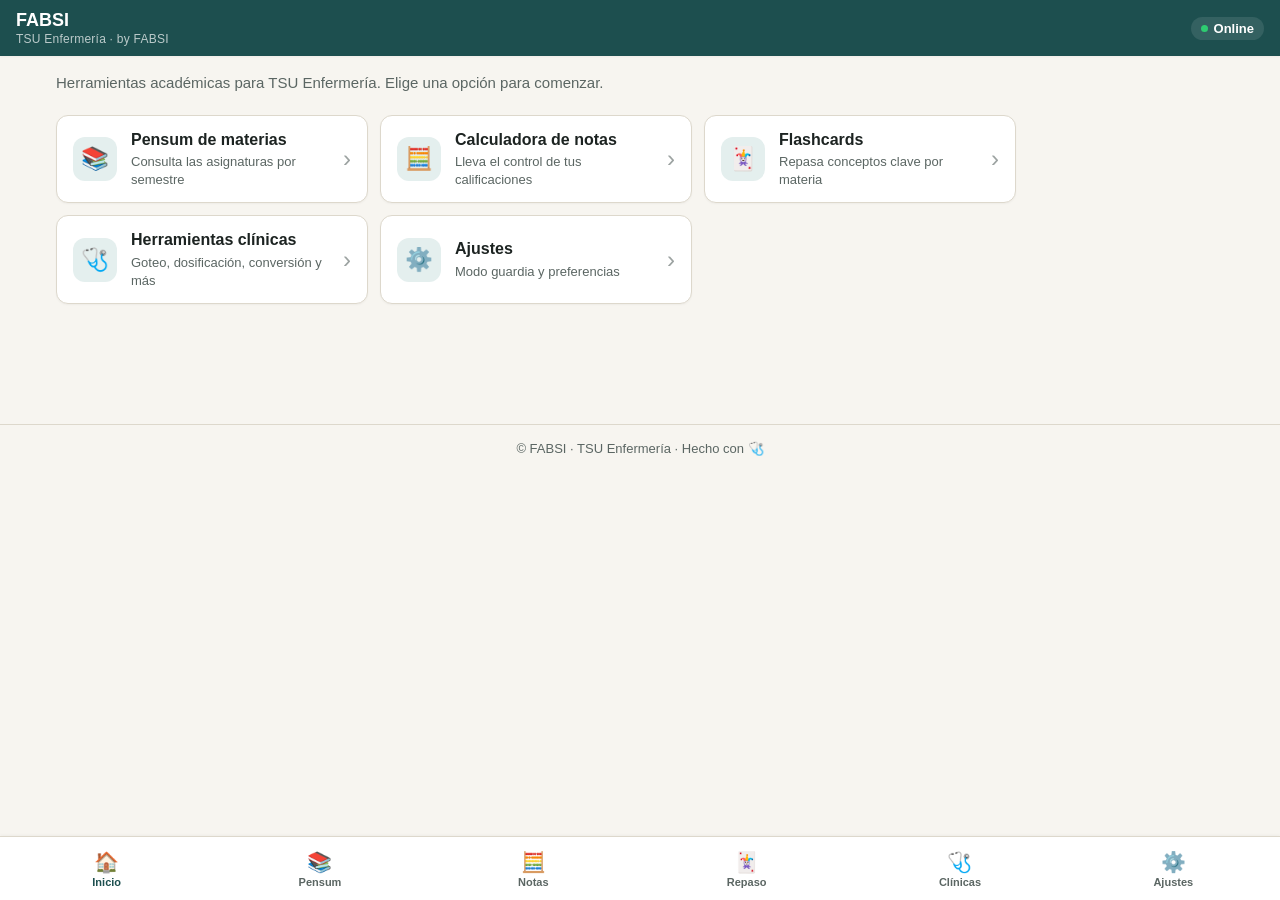
==== commit 130c34b4: "Update index.html" ====
--- a/index.html
+++ b/index.html
@@ -570,7 +570,17 @@
     <!-- ===== VISTA: AJUSTES ===== -->
     <section id="vista-ajustes" class="vista" aria-labelledby="titulo-ajustes" hidden>
       <p class="vista__intro" id="titulo-ajustes">Personaliza tu experiencia.</p>
-
+      <!-- Tarjeta de Instalación -->
+      <div class="tool-card" id="card-instalar-app">
+        <h2 class="tool-card__titulo">Instalar FABSI</h2>
+        <p class="campo__nota">Instala la app en tu teléfono para que funcione sin internet y como una app nativa.</p>
+        <button class="boton-primario" id="btn-instalar-app" type="button">📲 Instalar App</button>
+        <p class="campo__nota" id="instrucciones-ios" hidden style="margin-top: 12px; background: var(--color-primary-soft);">
+          <strong>Para instalar en iPhone:</strong><br>
+          1. Toca el botón de Compartir (el cuadro con la flecha hacia arriba).<br>
+          2. Selecciona "Agregar a pantalla de inicio".
+        </p>
+      </div>
       <div class="tool-card">
         <h2 class="tool-card__titulo">Modo guardia</h2>
         <div class="campo">
@@ -716,4 +726,4 @@
   <!-- ============ APP PRINCIPAL ============ -->
   <script src="js/app.js"></script>
 </body>
-</html>+</html>
--- a/styles.css
+++ b/styles.css
@@ -1032,4 +1032,12 @@
   padding-bottom: 12px;
   resize: vertical;
   font-family: var(--font-ui);
-}+}
+
+#card-instalar-app {
+  border: 2px solid var(--color-primary);
+  background: var(--color-surface);
+}
+#btn-instalar-app {
+  margin-top: 8px;
+}
